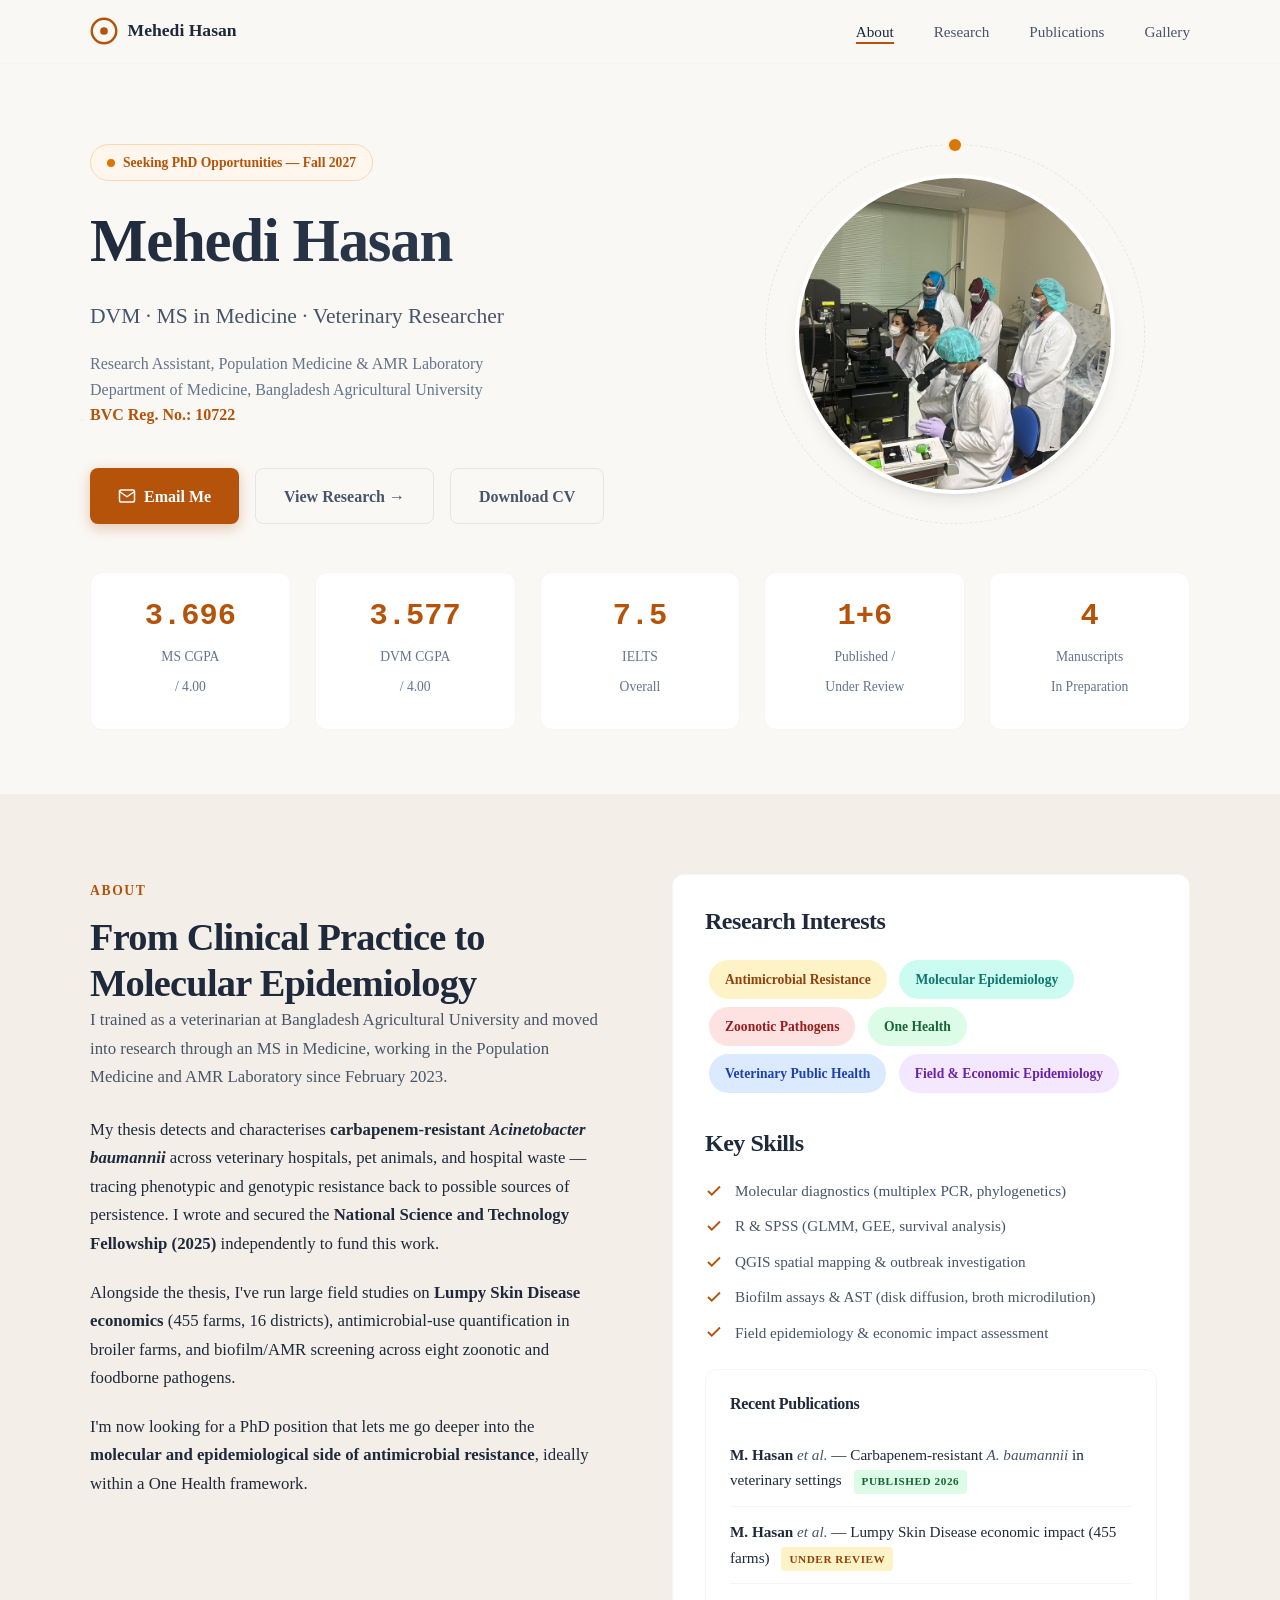
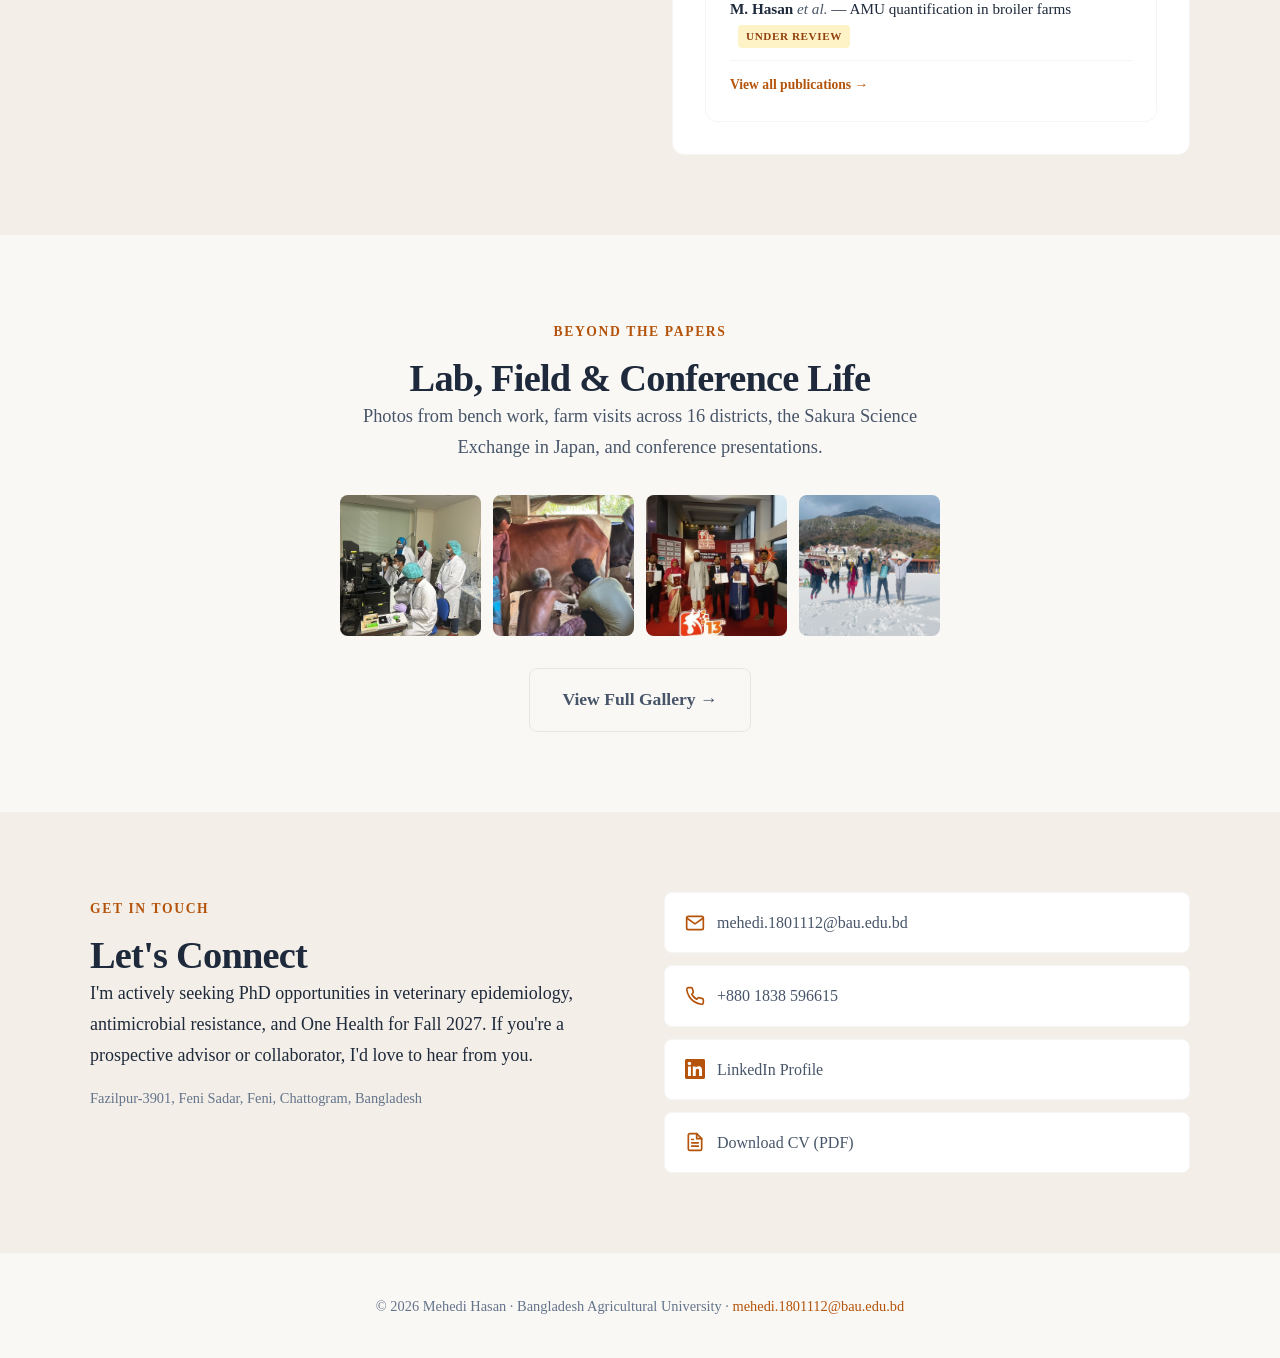
==== index.html @ fa6fb1af "Update index.html" ====
<!DOCTYPE html>
<html lang="en">
<head>
<meta charset="UTF-8">
<meta name="viewport" content="width=device-width, initial-scale=1.0">
<title>Mehedi Hasan — DVM, MS | Veterinary & AMR Researcher</title>
<meta name="description" content="Portfolio of Mehedi Hasan, DVM, MS in Medicine — researching antimicrobial resistance in zoonotic pathogens, seeking PhD opportunities.">
<style>
/* ============================================
   DESIGN TOKENS
   ============================================ */
:root {
  --bg-primary: #faf8f5;
  --bg-secondary: #f3efe8;
  --bg-card: #ffffff;
  --text-primary: #1e293b;
  --text-secondary: #475569;
  --text-muted: #64748b;
  --accent: #b45309;
  --accent-light: #d97706;
  --accent-bg: #fff7ed;
  --border: #e7e5e4;
  --border-light: #f5f5f4;
  --shadow-sm: 0 1px 2px 0 rgb(0 0 0 / 0.05);
  --shadow: 0 4px 6px -1px rgb(0 0 0 / 0.07), 0 2px 4px -2px rgb(0 0 0 / 0.07);
  --shadow-lg: 0 10px 15px -3px rgb(0 0 0 / 0.08), 0 4px 6px -4px rgb(0 0 0 / 0.08);
  --radius: 12px;
  --radius-sm: 8px;
  --max-width: 1100px;
  --font-sans: "Source Serif 4", Georgia, "Times New Roman", serif;
  --font-mono: "SF Mono", Monaco, "Cascadia Code", monospace;
}

/* ============================================
   RESET & BASE
   ============================================ */
*, *::before, *::after { box-sizing: border-box; margin: 0; padding: 0; }
html { scroll-behavior: smooth; }
body {
  font-family: var(--font-sans);
  font-size: 18px;
  line-height: 1.7;
  color: var(--text-primary);
  background: var(--bg-primary);
  -webkit-font-smoothing: antialiased;
  -moz-osx-font-smoothing: grayscale;
}
img, svg { display: block; max-width: 100%; }
a { color: inherit; text-decoration: none; }
ul { list-style: none; }

/* ============================================
   TYPOGRAPHY
   ============================================ */
h1, h2, h3, h4 {
  font-weight: 600;
  line-height: 1.2;
  letter-spacing: -0.02em;
  color: var(--text-primary);
}
h1 { font-size: clamp(2.6rem, 5vw, 3.8rem); }
h2 { font-size: clamp(1.8rem, 3.5vw, 2.4rem); }
h3 { font-size: clamp(1.2rem, 2vw, 1.5rem); }
h4 { font-size: 1.1rem; font-weight: 600; }

.eyebrow {
  display: inline-block;
  font-size: 0.85rem;
  font-weight: 600;
  text-transform: uppercase;
  letter-spacing: 0.12em;
  color: var(--accent);
  margin-bottom: 0.75rem;
}

.lead {
  font-size: 1.25rem;
  line-height: 1.7;
  color: var(--text-secondary);
}

.small { font-size: 0.9rem; color: var(--text-muted); }

/* ============================================
   LAYOUT
   ============================================ */
.wrap {
  width: 90%;
  max-width: var(--max-width);
  margin: 0 auto;
}

.section {
  padding: 5rem 0;
}
.section-alt {
  background: var(--bg-secondary);
}

/* ============================================
   NAVIGATION
   ============================================ */
.site-nav {
  position: sticky;
  top: 0;
  z-index: 100;
  background: rgba(250, 248, 245, 0.92);
  backdrop-filter: blur(12px);
  border-bottom: 1px solid var(--border-light);
  padding: 1rem 0;
}
.site-nav .wrap {
  display: flex;
  align-items: center;
  justify-content: space-between;
}
.brand {
  display: flex;
  align-items: center;
  gap: 0.6rem;
  font-weight: 600;
  font-size: 1.1rem;
  color: var(--text-primary);
}
.brand svg {
  width: 28px;
  height: 28px;
}
.nav-links {
  display: flex;
  gap: 2.5rem;
}
.nav-links a {
  font-size: 0.95rem;
  font-weight: 500;
  color: var(--text-secondary);
  position: relative;
  padding: 0.25rem 0;
  transition: color 0.2s;
}
.nav-links a::after {
  content: '';
  position: absolute;
  bottom: 0;
  left: 0;
  width: 0;
  height: 2px;
  background: var(--accent);
  transition: width 0.3s ease;
}
.nav-links a:hover,
.nav-links a.active {
  color: var(--text-primary);
}
.nav-links a:hover::after,
.nav-links a.active::after {
  width: 100%;
}
.nav-toggle {
  display: none;
  background: none;
  border: 1px solid var(--border);
  padding: 0.5rem 1rem;
  border-radius: var(--radius-sm);
  font-size: 0.9rem;
  cursor: pointer;
  color: var(--text-primary);
}

/* ============================================
   HERO
   ============================================ */
.hero {
  padding: 5rem 0 3rem;
  position: relative;
  overflow: hidden;
}
.hero .wrap {
  display: grid;
  grid-template-columns: 1.2fr 1fr;
  gap: 4rem;
  align-items: center;
}
.hero-badge {
  display: inline-flex;
  align-items: center;
  gap: 0.5rem;
  background: var(--accent-bg);
  color: var(--accent);
  font-size: 0.85rem;
  font-weight: 600;
  padding: 0.4rem 1rem;
  border-radius: 100px;
  margin-bottom: 1.5rem;
  border: 1px solid #fed7aa;
}
.hero-badge::before {
  content: '';
  width: 8px;
  height: 8px;
  background: var(--accent-light);
  border-radius: 50%;
  animation: pulse 2s infinite;
}
@keyframes pulse {
  0%, 100% { opacity: 1; }
  50% { opacity: 0.4; }
}
.hero h1 {
  margin-bottom: 1.25rem;
  background: linear-gradient(135deg, var(--text-primary) 0%, #334155 100%);
  -webkit-background-clip: text;
  -webkit-text-fill-color: transparent;
  background-clip: text;
}
.hero .subtitle {
  font-size: 1.35rem;
  color: var(--text-secondary);
  margin-bottom: 1rem;
  font-weight: 500;
}
.hero .affiliation {
  font-size: 1rem;
  color: var(--text-muted);
  margin-bottom: 2.5rem;
  line-height: 1.6;
}
.hero-cta {
  display: flex;
  flex-wrap: wrap;
  gap: 1rem;
}
.btn {
  display: inline-flex;
  align-items: center;
  gap: 0.5rem;
  padding: 0.85rem 1.75rem;
  border-radius: var(--radius-sm);
  font-size: 1rem;
  font-weight: 600;
  transition: all 0.2s ease;
  cursor: pointer;
  border: none;
}
.btn-primary {
  background: var(--accent);
  color: white;
  box-shadow: 0 4px 14px rgba(180, 83, 9, 0.3);
}
.btn-primary:hover {
  background: #92400e;
  transform: translateY(-1px);
  box-shadow: 0 6px 20px rgba(180, 83, 9, 0.35);
}
.btn-ghost {
  background: transparent;
  color: var(--text-secondary);
  border: 1.5px solid var(--border);
}
.btn-ghost:hover {
  border-color: var(--accent);
  color: var(--accent);
  background: var(--accent-bg);
}
.hero-figure {
  position: relative;
  display: flex;
  justify-content: center;
  align-items: center;
}
.hero-figure .photo-frame {
  width: 320px;
  height: 320px;
  border-radius: 50%;
  overflow: hidden;
  position: relative;
  box-shadow: var(--shadow-lg);
  border: 4px solid white;
}
.hero-figure .photo-frame img {
  width: 100%;
  height: 100%;
  object-fit: cover;
}
.hero-figure .orbit {
  position: absolute;
  width: 380px;
  height: 380px;
  border: 1.5px dashed var(--border);
  border-radius: 50%;
  animation: spin 30s linear infinite;
}
.hero-figure .orbit-dot {
  position: absolute;
  width: 12px;
  height: 12px;
  background: var(--accent-light);
  border-radius: 50%;
  top: -6px;
  left: 50%;
  transform: translateX(-50%);
  box-shadow: 0 0 0 4px var(--accent-bg);
}
@keyframes spin {
  from { transform: rotate(0deg); }
  to { transform: rotate(360deg); }
}

/* ============================================
   STATS STRIP
   ============================================ */
.stats-section {
  padding: 0 0 4rem;
}
.stats-grid {
  display: grid;
  grid-template-columns: repeat(5, 1fr);
  gap: 1.5rem;
}
.stat-card {
  background: var(--bg-card);
  border: 1px solid var(--border-light);
  border-radius: var(--radius);
  padding: 1.75rem 1.25rem;
  text-align: center;
  transition: transform 0.2s, box-shadow 0.2s;
}
.stat-card:hover {
  transform: translateY(-3px);
  box-shadow: var(--shadow-lg);
}
.stat-card .num {
  display: block;
  font-family: var(--font-mono);
  font-size: 1.9rem;
  font-weight: 700;
  color: var(--accent);
  line-height: 1;
  margin-bottom: 0.5rem;
}
.stat-card .label {
  font-size: 0.85rem;
  color: var(--text-muted);
  line-height: 1.4;
  font-weight: 500;
}

/* ============================================
   ABOUT
   ============================================ */
.about-grid {
  display: grid;
  grid-template-columns: 1fr 1fr;
  gap: 4rem;
  align-items: start;
}
.about-text p {
  margin-bottom: 1.25rem;
  font-size: 1.05rem;
}
.about-text p:last-child {
  margin-bottom: 0;
}
.highlight-box {
  background: var(--bg-card);
  border: 1px solid var(--border-light);
  border-radius: var(--radius);
  padding: 2rem;
  position: sticky;
  top: 100px;
}
.highlight-box h3 {
  margin-bottom: 1.25rem;
  color: var(--text-primary);
}
.research-tag {
  display: inline-block;
  padding: 0.5rem 1rem;
  border-radius: 100px;
  font-size: 0.85rem;
  font-weight: 600;
  margin: 0.25rem;
  transition: transform 0.15s;
}
.research-tag:hover {
  transform: scale(1.05);
}
.tag-amr { background: #fef3c7; color: #92400e; }
.tag-zoonotic { background: #fee2e2; color: #991b1b; }
.tag-onehealth { background: #dcfce7; color: #166534; }
.tag-vph { background: #dbeafe; color: #1e40af; }
.tag-field { background: #f3e8ff; color: #6b21a8; }
.tag-molecular { background: #ccfbf1; color: #0f766e; }

/* ============================================
   PUBLICATIONS PREVIEW
   ============================================ */
.pub-preview {
  background: var(--bg-card);
  border: 1px solid var(--border-light);
  border-radius: var(--radius);
  padding: 1.5rem;
  margin-top: 1.5rem;
}
.pub-preview h4 {
  margin-bottom: 1rem;
  font-size: 1rem;
}
.pub-item {
  padding: 0.75rem 0;
  border-bottom: 1px solid var(--border-light);
  font-size: 0.95rem;
}
.pub-item:last-child { border-bottom: none; }
.pub-item strong { color: var(--text-primary); }
.pub-item em { color: var(--text-secondary); }
.pub-status {
  display: inline-block;
  font-size: 0.7rem;
  font-weight: 700;
  text-transform: uppercase;
  letter-spacing: 0.05em;
  padding: 0.15rem 0.5rem;
  border-radius: 4px;
  margin-left: 0.5rem;
}
.status-published { background: #dcfce7; color: #166534; }
.status-review { background: #fef3c7; color: #92400e; }

/* ============================================
   GALLERY CTA
   ============================================ */
.gallery-cta {
  text-align: center;
  max-width: 600px;
  margin: 0 auto;
}
.gallery-cta p {
  font-size: 1.15rem;
  color: var(--text-secondary);
  margin-bottom: 2rem;
}
.gallery-grid-preview {
  display: grid;
  grid-template-columns: repeat(4, 1fr);
  gap: 0.75rem;
  margin-bottom: 2rem;
}
.gallery-thumb {
  aspect-ratio: 1;
  border-radius: var(--radius-sm);
  overflow: hidden;
  background: var(--bg-secondary);
  position: relative;
}
.gallery-thumb img {
  width: 100%;
  height: 100%;
  object-fit: cover;
  transition: transform 0.3s ease;
}
.gallery-thumb:hover img {
  transform: scale(1.08);
}

/* ============================================
   CONTACT
   ============================================ */
.contact-grid {
  display: grid;
  grid-template-columns: 1fr 1fr;
  gap: 3rem;
}
.contact-info p {
  font-size: 1.1rem;
  margin-bottom: 1.5rem;
  color: var(--text-secondary);
}
.contact-links {
  display: flex;
  flex-direction: column;
  gap: 0.75rem;
}
.contact-link {
  display: flex;
  align-items: center;
  gap: 0.75rem;
  padding: 1rem 1.25rem;
  background: var(--bg-card);
  border: 1px solid var(--border-light);
  border-radius: var(--radius-sm);
  font-size: 1rem;
  font-weight: 500;
  color: var(--text-secondary);
  transition: all 0.2s;
}
.contact-link:hover {
  border-color: var(--accent);
  color: var(--accent);
  background: var(--accent-bg);
  transform: translateX(4px);
}
.contact-link svg {
  width: 20px;
  height: 20px;
  flex-shrink: 0;
  color: var(--accent);
}

/* ============================================
   FOOTER
   ============================================ */
.site-footer {
  border-top: 1px solid var(--border-light);
  padding: 2.5rem 0;
  text-align: center;
}
.site-footer p {
  font-size: 0.9rem;
  color: var(--text-muted);
}
.site-footer a {
  color: var(--accent);
  font-weight: 500;
}

/* ============================================
   ANIMATIONS
   ============================================ */
.fade-in {
  opacity: 0;
  transform: translateY(24px);
  transition: opacity 0.7s ease, transform 0.7s ease;
}
.fade-in.visible {
  opacity: 1;
  transform: translateY(0);
}

/* ============================================
   RESPONSIVE
   ============================================ */
@media (max-width: 900px) {
  .hero .wrap { grid-template-columns: 1fr; text-align: center; gap: 3rem; }
  .hero-cta { justify-content: center; }
  .hero-figure .photo-frame { width: 260px; height: 260px; }
  .hero-figure .orbit { width: 310px; height: 310px; }
  .about-grid { grid-template-columns: 1fr; }
  .highlight-box { position: static; }
  .stats-grid { grid-template-columns: repeat(3, 1fr); }
  .contact-grid { grid-template-columns: 1fr; }
  .gallery-grid-preview { grid-template-columns: repeat(2, 1fr); }
}

@media (max-width: 600px) {
  body { font-size: 16px; }
  .nav-links {
    display: none;
    position: absolute;
    top: 100%;
    left: 0;
    right: 0;
    background: var(--bg-primary);
    border-bottom: 1px solid var(--border);
    padding: 1rem;
    flex-direction: column;
    gap: 1rem;
  }
  .nav-links.open { display: flex; }
  .nav-toggle { display: block; }
  .stats-grid { grid-template-columns: repeat(2, 1fr); }
  .section { padding: 3rem 0; }
  .hero { padding: 3rem 0 2rem; }
}
</style>
</head>
<body>

<!-- NAVIGATION -->
<nav class="site-nav">
  <div class="wrap">
    <a href="index.html" class="brand">
      <svg width="28" height="28" viewBox="0 0 16 16" aria-hidden="true">
        <circle cx="8" cy="8" r="7" fill="none" stroke="#b45309" stroke-width="1.4"/>
        <circle cx="8" cy="8" r="2.2" fill="#b45309"/>
      </svg>
      Mehedi Hasan
    </a>
    <button class="nav-toggle" aria-expanded="false" aria-controls="navlinks" onclick="const l=document.getElementById('navlinks'); const open=l.classList.toggle('open'); this.setAttribute('aria-expanded', open);">Menu</button>
    <ul class="nav-links" id="navlinks">
      <li><a href="index.html" class="active">About</a></li>
      <li><a href="research.html">Research</a></li>
      <li><a href="publications.html">Publications</a></li>
      <li><a href="gallery.html">Gallery</a></li>
    </ul>
  </div>
</nav>

<!-- HERO -->
<header class="hero">
  <div class="wrap">
    <div class="fade-in">
      <div class="hero-badge">Seeking PhD Opportunities — Fall 2027</div>
      <h1>Mehedi Hasan</h1>
      <p class="subtitle">DVM · MS in Medicine · Veterinary Researcher</p>
      <p class="affiliation">
        Research Assistant, Population Medicine &amp; AMR Laboratory<br>
        Department of Medicine, Bangladesh Agricultural University<br>
        <span style="color: var(--accent); font-weight: 600;">BVC Reg. No.: 10722</span>
      </p>
      <div class="hero-cta">
        <a class="btn btn-primary" href="mailto:mehedi.1801112@bau.edu.bd">
          <svg width="18" height="18" viewBox="0 0 24 24" fill="none" stroke="currentColor" stroke-width="2" stroke-linecap="round" stroke-linejoin="round"><path d="M4 4h16c1.1 0 2 .9 2 2v12c0 1.1-.9 2-2 2H4c-1.1 0-2-.9-2-2V6c0-1.1.9-2 2-2z"></path><polyline points="22,6 12,13 2,6"></polyline></svg>
          Email Me
        </a>
        <a class="btn btn-ghost" href="research.html">View Research →</a>
        <a class="btn btn-ghost" href="assets/Mehedi_Hasan_CV.pdf">Download CV</a>
      </div>
    </div>
    <div class="hero-figure fade-in">
      <div class="orbit"><div class="orbit-dot"></div></div>
      <div class="photo-frame">
        <img src="assets/gallery/Mehedi.jpg" alt="Portrait of Mehedi Hasan, DVM researcher">
      </div>
    </div>
  </div>
</header>

<!-- STATS -->
<section class="stats-section">
  <div class="wrap">
    <div class="stats-grid fade-in">
      <div class="stat-card">
        <span class="num">3.696</span>
        <span class="label">MS CGPA<br>/ 4.00</span>
      </div>
      <div class="stat-card">
        <span class="num">3.577</span>
        <span class="label">DVM CGPA<br>/ 4.00</span>
      </div>
      <div class="stat-card">
        <span class="num">7.5</span>
        <span class="label">IELTS<br>Overall</span>
      </div>
      <div class="stat-card">
        <span class="num">1+6</span>
        <span class="label">Published /<br>Under Review</span>
      </div>
      <div class="stat-card">
        <span class="num">4</span>
        <span class="label">Manuscripts<br>In Preparation</span>
      </div>
    </div>
  </div>
</section>

<!-- ABOUT -->
<section class="section section-alt">
  <div class="wrap">
    <div class="about-grid fade-in">
      <div class="about-text">
        <span class="eyebrow">About</span>
        <h2>From Clinical Practice to Molecular Epidemiology</h2>
        <p class="lead" style="margin-bottom: 1.5rem;">I trained as a veterinarian at Bangladesh Agricultural University and moved into research through an MS in Medicine, working in the Population Medicine and AMR Laboratory since February 2023.</p>
        <p>My thesis detects and characterises <strong>carbapenem-resistant <em>Acinetobacter baumannii</em></strong> across veterinary hospitals, pet animals, and hospital waste — tracing phenotypic and genotypic resistance back to possible sources of persistence. I wrote and secured the <strong>National Science and Technology Fellowship (2025)</strong> independently to fund this work.</p>
        <p>Alongside the thesis, I've run large field studies on <strong>Lumpy Skin Disease economics</strong> (455 farms, 16 districts), antimicrobial-use quantification in broiler farms, and biofilm/AMR screening across eight zoonotic and foodborne pathogens.</p>
        <p>I'm now looking for a PhD position that lets me go deeper into the <strong>molecular and epidemiological side of antimicrobial resistance</strong>, ideally within a One Health framework.</p>
      </div>
      <div class="highlight-box fade-in">
        <h3>Research Interests</h3>
        <div style="margin-bottom: 1.5rem;">
          <span class="research-tag tag-amr">Antimicrobial Resistance</span>
          <span class="research-tag tag-molecular">Molecular Epidemiology</span>
          <span class="research-tag tag-zoonotic">Zoonotic Pathogens</span>
          <span class="research-tag tag-onehealth">One Health</span>
          <span class="research-tag tag-vph">Veterinary Public Health</span>
          <span class="research-tag tag-field">Field & Economic Epidemiology</span>
        </div>
        
        <h3 style="margin-top: 2rem;">Key Skills</h3>
        <div style="display: flex; flex-direction: column; gap: 0.6rem;">
          <div style="display: flex; align-items: center; gap: 0.75rem;">
            <svg width="18" height="18" viewBox="0 0 24 24" fill="none" stroke="#b45309" stroke-width="2.5"><polyline points="20 6 9 17 4 12"/></svg>
            <span style="font-size: 0.95rem; color: var(--text-secondary);">Molecular diagnostics (multiplex PCR, phylogenetics)</span>
          </div>
          <div style="display: flex; align-items: center; gap: 0.75rem;">
            <svg width="18" height="18" viewBox="0 0 24 24" fill="none" stroke="#b45309" stroke-width="2.5"><polyline points="20 6 9 17 4 12"/></svg>
            <span style="font-size: 0.95rem; color: var(--text-secondary);">R & SPSS (GLMM, GEE, survival analysis)</span>
          </div>
          <div style="display: flex; align-items: center; gap: 0.75rem;">
            <svg width="18" height="18" viewBox="0 0 24 24" fill="none" stroke="#b45309" stroke-width="2.5"><polyline points="20 6 9 17 4 12"/></svg>
            <span style="font-size: 0.95rem; color: var(--text-secondary);">QGIS spatial mapping & outbreak investigation</span>
          </div>
          <div style="display: flex; align-items: center; gap: 0.75rem;">
            <svg width="18" height="18" viewBox="0 0 24 24" fill="none" stroke="#b45309" stroke-width="2.5"><polyline points="20 6 9 17 4 12"/></svg>
            <span style="font-size: 0.95rem; color: var(--text-secondary);">Biofilm assays & AST (disk diffusion, broth microdilution)</span>
          </div>
          <div style="display: flex; align-items: center; gap: 0.75rem;">
            <svg width="18" height="18" viewBox="0 0 24 24" fill="none" stroke="#b45309" stroke-width="2.5"><polyline points="20 6 9 17 4 12"/></svg>
            <span style="font-size: 0.95rem; color: var(--text-secondary);">Field epidemiology & economic impact assessment</span>
          </div>
        </div>

        <div class="pub-preview">
          <h4>Recent Publications</h4>
          <div class="pub-item">
            <strong>M. Hasan</strong> <em>et al.</em> — Carbapenem-resistant <em>A. baumannii</em> in veterinary settings
            <span class="pub-status status-published">Published 2026</span>
          </div>
          <div class="pub-item">
            <strong>M. Hasan</strong> <em>et al.</em> — Lumpy Skin Disease economic impact (455 farms)
            <span class="pub-status status-review">Under Review</span>
          </div>
          <div class="pub-item">
            <strong>M. Hasan</strong> <em>et al.</em> — AMU quantification in broiler farms
            <span class="pub-status status-review">Under Review</span>
          </div>
          <p style="margin-top: 0.75rem; font-size: 0.85rem;"><a href="publications.html" style="color: var(--accent); font-weight: 600;">View all publications →</a></p>
        </div>
      </div>
    </div>
  </div>
</section>

<!-- GALLERY CTA -->
<section class="section">
  <div class="wrap">
    <div class="gallery-cta fade-in">
      <span class="eyebrow">Beyond the Papers</span>
      <h2>Lab, Field &amp; Conference Life</h2>
      <p>Photos from bench work, farm visits across 16 districts, the Sakura Science Exchange in Japan, and conference presentations.</p>
      <div class="gallery-grid-preview">
        <div class="gallery-thumb"><img src="assets/gallery/Mehedi.jpg" alt="Lab work"></div>
        <div class="gallery-thumb"><img src="assets/gallery/Field 1.jpeg" alt="Field visit"></div>
        <div class="gallery-thumb"><img src="assets/gallery/PMAMR Lab.jpeg" alt="Conference"></div>
        <div class="gallery-thumb"><img src="assets/gallery/Sakura Science Exchange fellows at Shimane.jpeg" alt="Japan exchange"></div>
      </div>
      <a class="btn btn-ghost" href="gallery.html" style="font-size: 1.1rem; padding: 1rem 2rem;">View Full Gallery →</a>
    </div>
  </div>
</section>

<!-- CONTACT -->
<section class="section section-alt">
  <div class="wrap">
    <div class="contact-grid fade-in">
      <div>
        <span class="eyebrow">Get in Touch</span>
        <h2>Let's Connect</h2>
        <p>I'm actively seeking PhD opportunities in veterinary epidemiology, antimicrobial resistance, and One Health for Fall 2027. If you're a prospective advisor or collaborator, I'd love to hear from you.</p>
        <p class="small" style="margin-top: 1rem;">Fazilpur-3901, Feni Sadar, Feni, Chattogram, Bangladesh</p>
      </div>
      <div class="contact-links">
        <a class="contact-link" href="mailto:mehedi.1801112@bau.edu.bd">
          <svg viewBox="0 0 24 24" fill="none" stroke="currentColor" stroke-width="2" stroke-linecap="round" stroke-linejoin="round"><path d="M4 4h16c1.1 0 2 .9 2 2v12c0 1.1-.9 2-2 2H4c-1.1 0-2-.9-2-2V6c0-1.1.9-2 2-2z"></path><polyline points="22,6 12,13 2,6"></polyline></svg>
          mehedi.1801112@bau.edu.bd
        </a>
        <a class="contact-link" href="tel:+8801838596615">
          <svg viewBox="0 0 24 24" fill="none" stroke="currentColor" stroke-width="2" stroke-linecap="round" stroke-linejoin="round"><path d="M22 16.92v3a2 2 0 0 1-2.18 2 19.79 19.79 0 0 1-8.63-3.07 19.5 19.5 0 0 1-6-6 19.79 19.79 0 0 1-3.07-8.67A2 2 0 0 1 4.11 2h3a2 2 0 0 1 2 1.72 12.84 12.84 0 0 0 .7 2.81 2 2 0 0 1-.45 2.11L8.09 9.91a16 16 0 0 0 6 6l1.27-1.27a2 2 0 0 1 2.11-.45 12.84 12.84 0 0 0 2.81.7A2 2 0 0 1 22 16.92z"></path></svg>
          +880 1838 596615
        </a>
        <a class="contact-link" href="https://www.linkedin.com/in/mehedi-hasan-5b3404209" target="_blank" rel="noopener">
          <svg viewBox="0 0 24 24" fill="currentColor"><path d="M20.447 20.452h-3.554v-5.569c0-1.328-.027-3.037-1.852-3.037-1.853 0-2.136 1.445-2.136 2.939v5.667H9.351V9h3.414v1.561h.046c.477-.9 1.637-1.85 3.37-1.85 3.601 0 4.267 2.37 4.267 5.455v6.286zM5.337 7.433c-1.144 0-2.063-.926-2.063-2.065 0-1.138.92-2.063 2.063-2.063 1.14 0 2.064.925 2.064 2.063 0 1.139-.925 2.065-2.064 2.065zm1.782 13.019H3.555V9h3.564v11.452zM22.225 0H1.771C.792 0 0 .774 0 1.729v20.542C0 23.227.792 24 1.771 24h20.451C23.2 24 24 23.227 24 22.271V1.729C24 .774 23.2 0 22.222 0h.003z"/></svg>
          LinkedIn Profile
        </a>
        <a class="contact-link" href="assets/Mehedi_Hasan_CV.pdf">
          <svg viewBox="0 0 24 24" fill="none" stroke="currentColor" stroke-width="2" stroke-linecap="round" stroke-linejoin="round"><path d="M14 2H6a2 2 0 0 0-2 2v16a2 2 0 0 0 2 2h12a2 2 0 0 0 2-2V8z"></path><polyline points="14 2 14 8 20 8"></polyline><line x1="16" y1="13" x2="8" y2="13"></line><line x1="16" y1="17" x2="8" y2="17"></line><polyline points="10 9 9 9 8 9"></polyline></svg>
          Download CV (PDF)
        </a>
      </div>
    </div>
  </div>
</section>

<!-- FOOTER -->
<footer class="site-footer">
  <div class="wrap">
    <p>© 2026 Mehedi Hasan · Bangladesh Agricultural University · <a href="mailto:mehedi.1801112@bau.edu.bd">mehedi.1801112@bau.edu.bd</a></p>
  </div>
</footer>

<!-- SCROLL ANIMATIONS -->
<script>
const observer = new IntersectionObserver((entries) => {
  entries.forEach(entry => {
    if (entry.isIntersecting) {
      entry.target.classList.add('visible');
    }
  });
}, { threshold: 0.1 });

document.querySelectorAll('.fade-in').forEach(el => observer.observe(el));
</script>

</body>
</html>
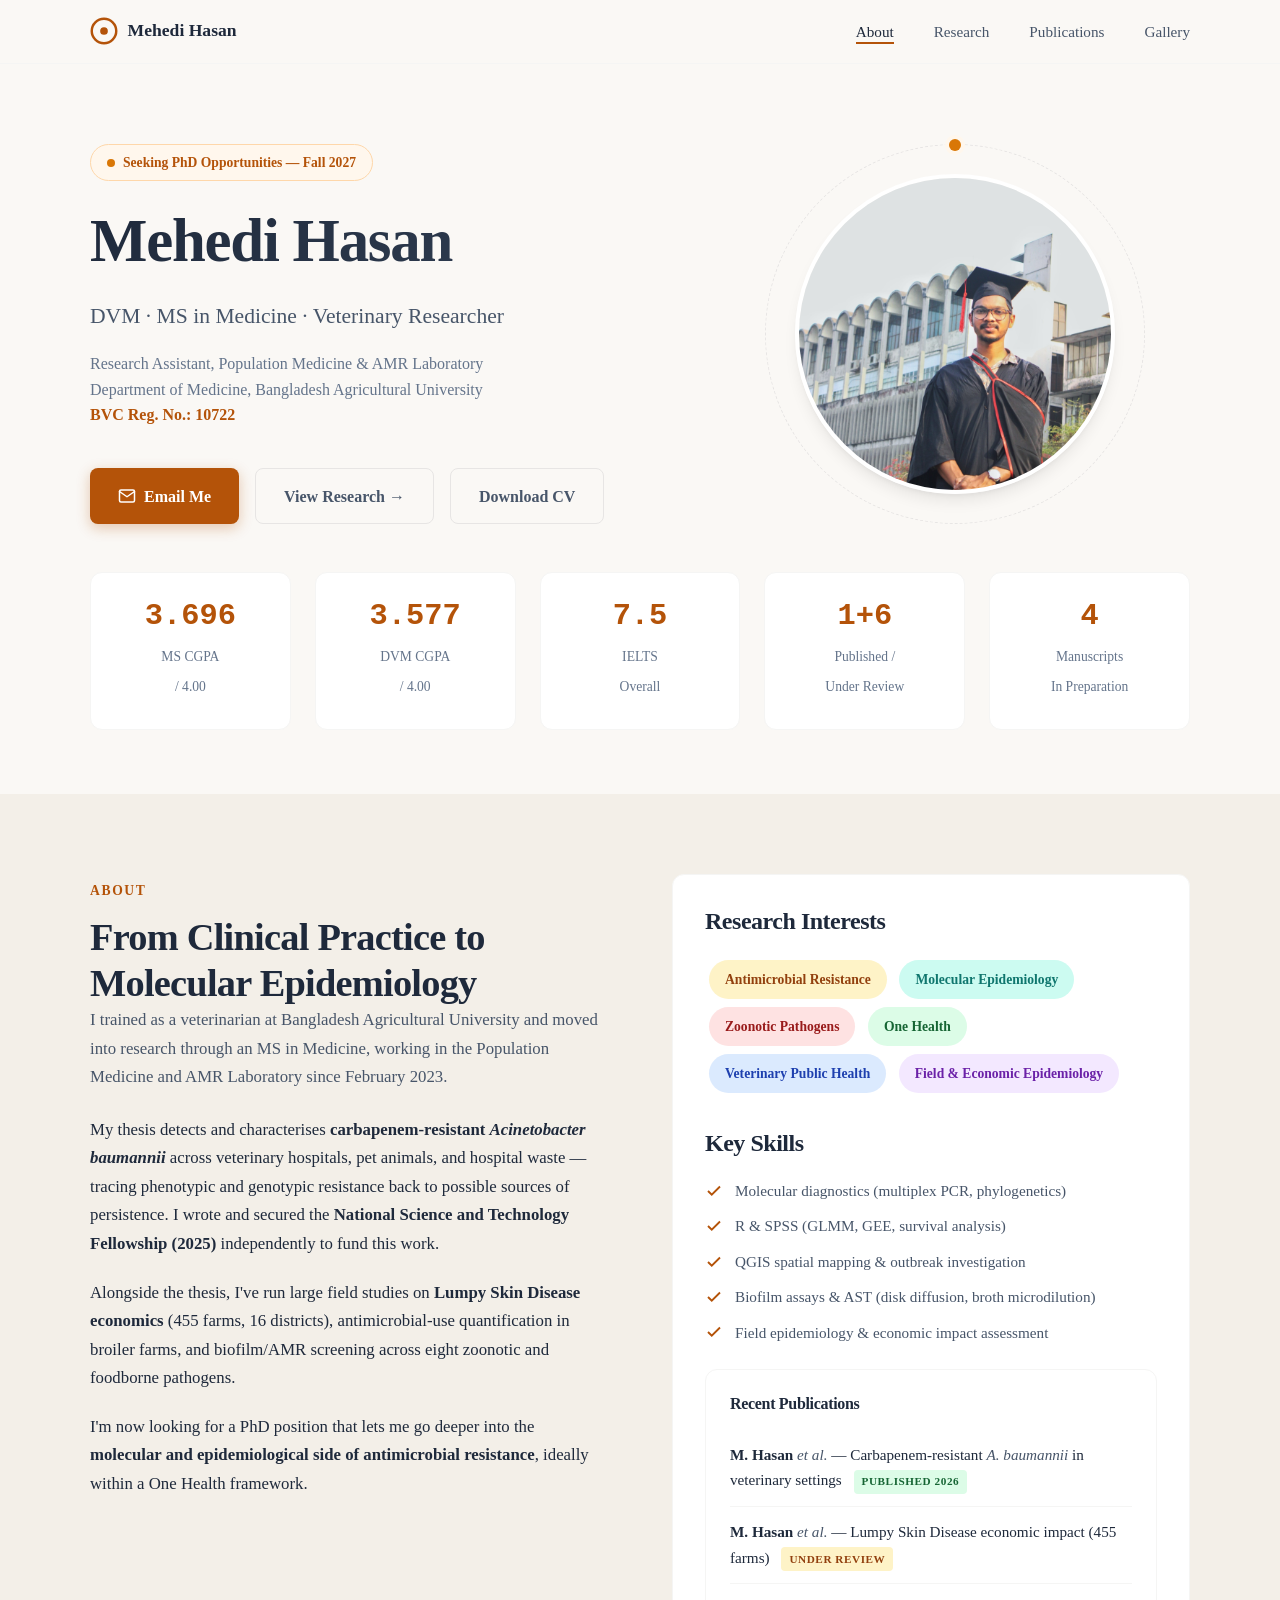
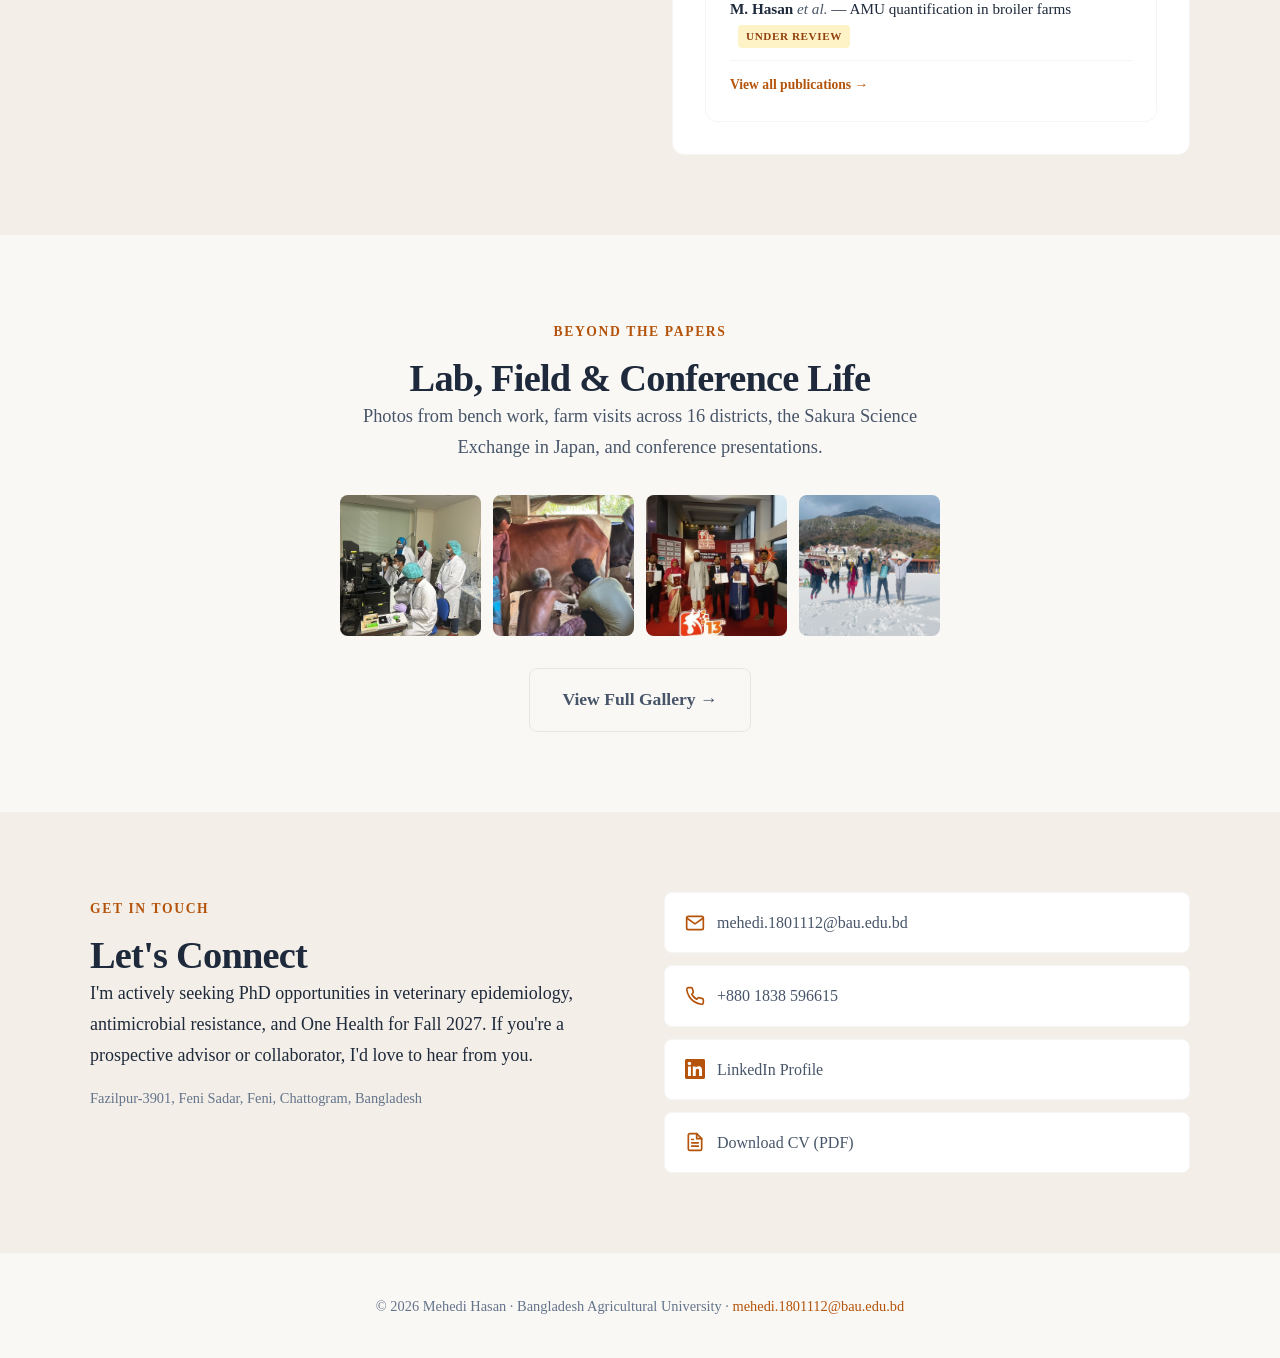
==== commit 0bea7f26: "Update index.html" ====
--- a/index.html
+++ b/index.html
@@ -620,7 +620,7 @@
     <div class="hero-figure fade-in">
       <div class="orbit"><div class="orbit-dot"></div></div>
       <div class="photo-frame">
-        <img src="assets/gallery/Mehedi.jpg" alt="Portrait of Mehedi Hasan, DVM researcher">
+        <img src="assets/gallery/IMG_6568-01.jpeg" alt="Portrait of Mehedi Hasan, DVM researcher">
       </div>
     </div>
   </div>
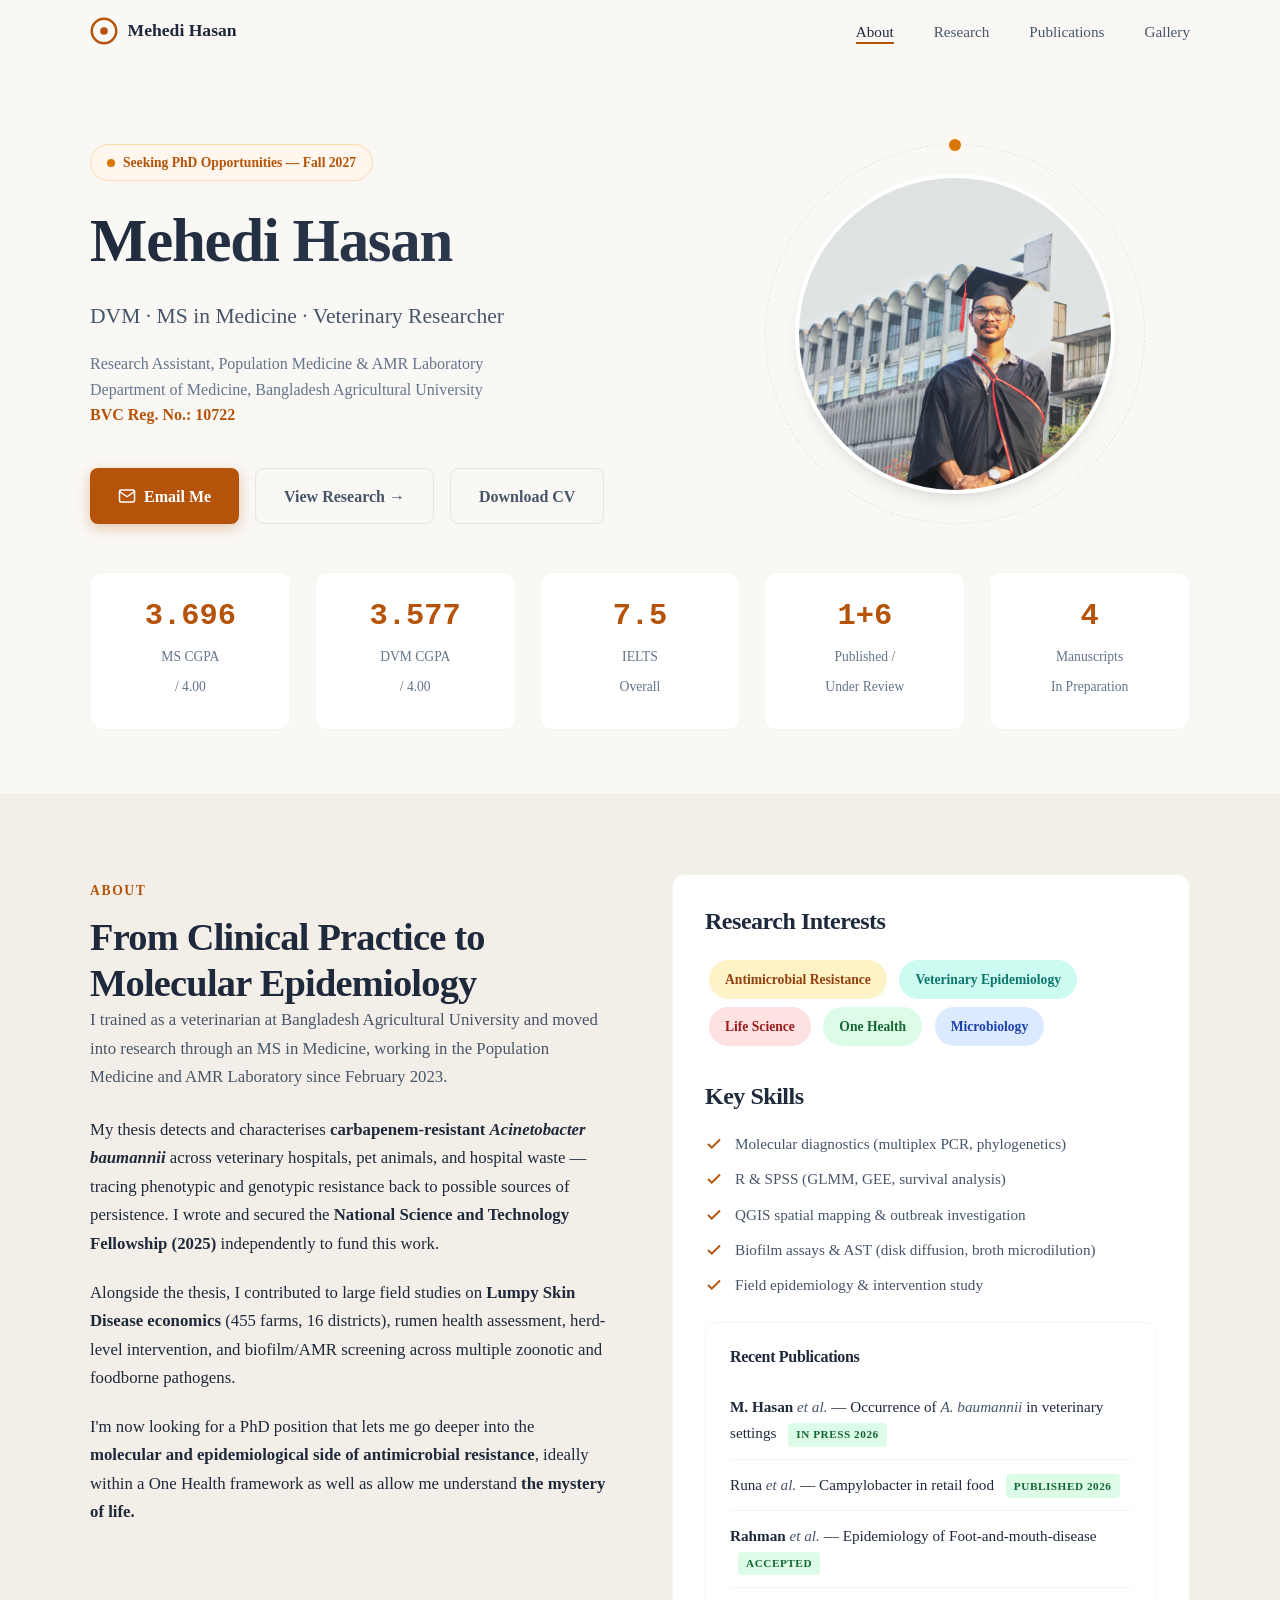
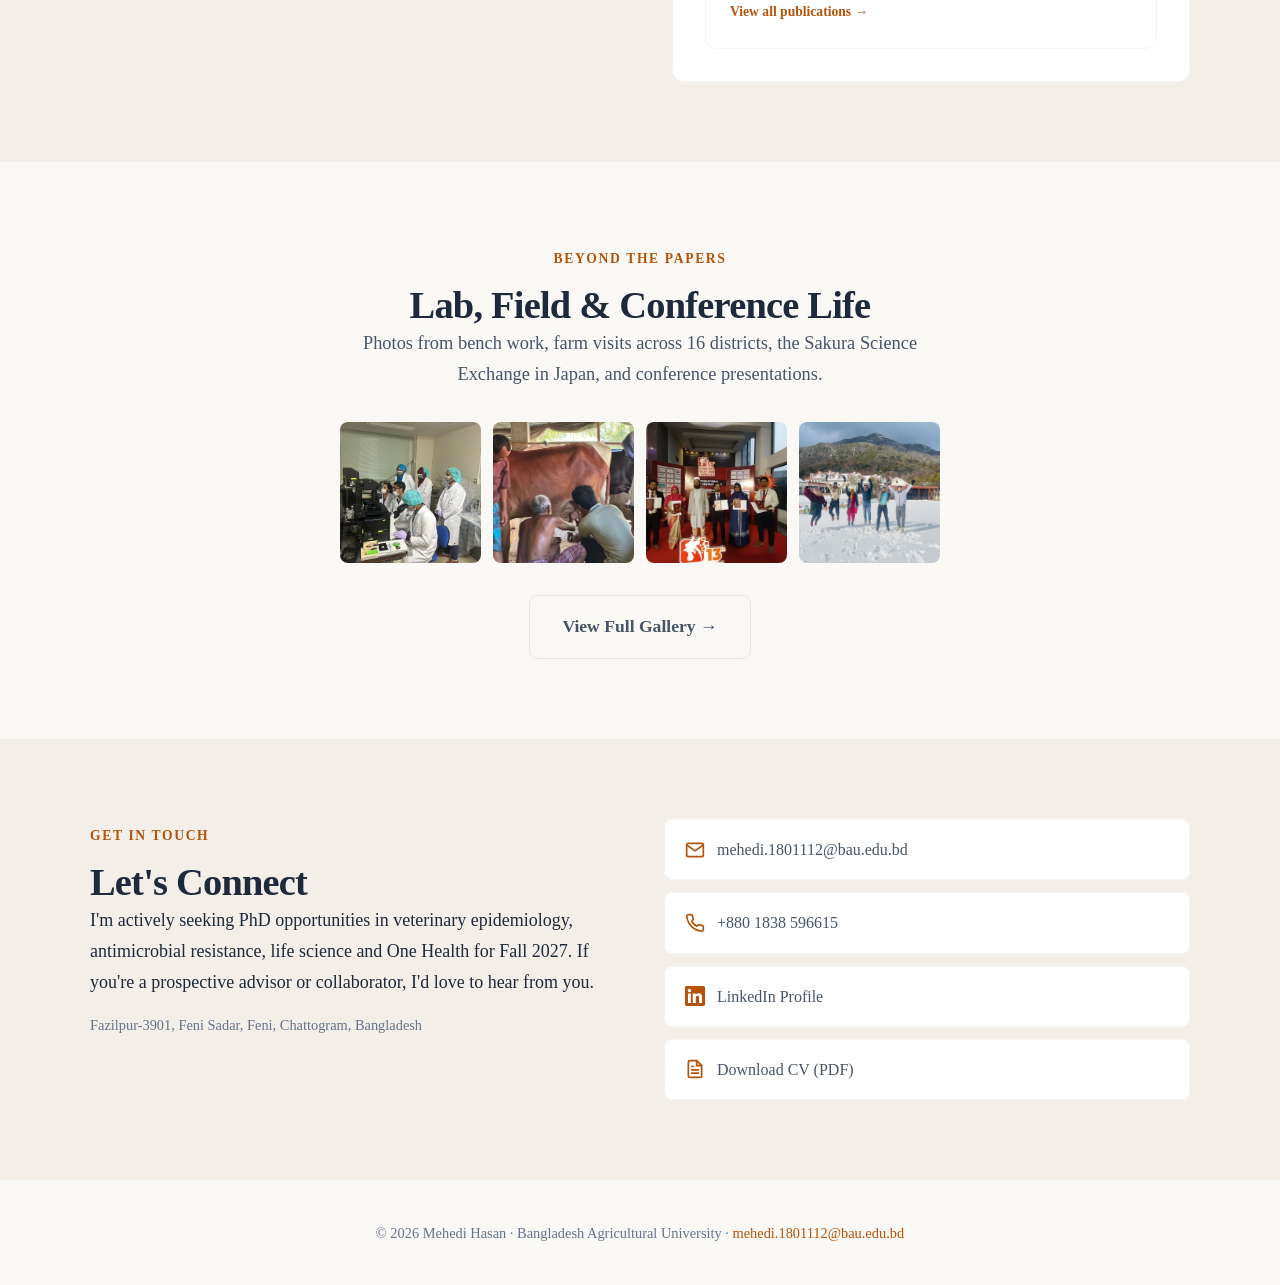
==== commit ad26a8df: "Update index.html" ====
--- a/index.html
+++ b/index.html
@@ -663,18 +663,18 @@
         <h2>From Clinical Practice to Molecular Epidemiology</h2>
         <p class="lead" style="margin-bottom: 1.5rem;">I trained as a veterinarian at Bangladesh Agricultural University and moved into research through an MS in Medicine, working in the Population Medicine and AMR Laboratory since February 2023.</p>
         <p>My thesis detects and characterises <strong>carbapenem-resistant <em>Acinetobacter baumannii</em></strong> across veterinary hospitals, pet animals, and hospital waste — tracing phenotypic and genotypic resistance back to possible sources of persistence. I wrote and secured the <strong>National Science and Technology Fellowship (2025)</strong> independently to fund this work.</p>
-        <p>Alongside the thesis, I've run large field studies on <strong>Lumpy Skin Disease economics</strong> (455 farms, 16 districts), antimicrobial-use quantification in broiler farms, and biofilm/AMR screening across eight zoonotic and foodborne pathogens.</p>
-        <p>I'm now looking for a PhD position that lets me go deeper into the <strong>molecular and epidemiological side of antimicrobial resistance</strong>, ideally within a One Health framework.</p>
+        <p>Alongside the thesis, I contributed to large field studies on <strong>Lumpy Skin Disease economics</strong> (455 farms, 16 districts), rumen health assessment, herd-level intervention, and biofilm/AMR screening across multiple zoonotic and foodborne pathogens.</p>
+        <p>I'm now looking for a PhD position that lets me go deeper into the <strong>molecular and epidemiological side of antimicrobial resistance</strong>, ideally within a One Health framework as well as allow me understand <strong>the mystery of life.</strong></p>
       </div>
       <div class="highlight-box fade-in">
         <h3>Research Interests</h3>
         <div style="margin-bottom: 1.5rem;">
           <span class="research-tag tag-amr">Antimicrobial Resistance</span>
-          <span class="research-tag tag-molecular">Molecular Epidemiology</span>
-          <span class="research-tag tag-zoonotic">Zoonotic Pathogens</span>
+          <span class="research-tag tag-molecular"> Veterinary Epidemiology</span>
+          <span class="research-tag tag-zoonotic">Life Science</span>
           <span class="research-tag tag-onehealth">One Health</span>
-          <span class="research-tag tag-vph">Veterinary Public Health</span>
-          <span class="research-tag tag-field">Field & Economic Epidemiology</span>
+          <span class="research-tag tag-vph">Microbiology</span>
+         
         </div>
         
         <h3 style="margin-top: 2rem;">Key Skills</h3>
@@ -697,24 +697,25 @@
           </div>
           <div style="display: flex; align-items: center; gap: 0.75rem;">
             <svg width="18" height="18" viewBox="0 0 24 24" fill="none" stroke="#b45309" stroke-width="2.5"><polyline points="20 6 9 17 4 12"/></svg>
-            <span style="font-size: 0.95rem; color: var(--text-secondary);">Field epidemiology & economic impact assessment</span>
+            <span style="font-size: 0.95rem; color: var(--text-secondary);">Field epidemiology & intervention study </span>
           </div>
         </div>
 
         <div class="pub-preview">
           <h4>Recent Publications</h4>
           <div class="pub-item">
-            <strong>M. Hasan</strong> <em>et al.</em> — Carbapenem-resistant <em>A. baumannii</em> in veterinary settings
+            <strong>M. Hasan</strong> <em>et al.</em> — Occurrence of <em>A. baumannii</em> in veterinary settings
+            <span class="pub-status status-published"> In press 2026</span>
+          </div>
+           <div class="pub-item">
+            <strong></strong> Runa <em>et al.</em> — Campylobacter in retail food
             <span class="pub-status status-published">Published 2026</span>
           </div>
           <div class="pub-item">
-            <strong>M. Hasan</strong> <em>et al.</em> — Lumpy Skin Disease economic impact (455 farms)
-            <span class="pub-status status-review">Under Review</span>
+            <strong>Rahman</strong> <em>et al.</em> — Epidemiology of Foot-and-mouth-disease
+            <span class="pub-status status-published"> Accepted</span>
           </div>
-          <div class="pub-item">
-            <strong>M. Hasan</strong> <em>et al.</em> — AMU quantification in broiler farms
-            <span class="pub-status status-review">Under Review</span>
-          </div>
+          
           <p style="margin-top: 0.75rem; font-size: 0.85rem;"><a href="publications.html" style="color: var(--accent); font-weight: 600;">View all publications →</a></p>
         </div>
       </div>
@@ -747,7 +748,7 @@
       <div>
         <span class="eyebrow">Get in Touch</span>
         <h2>Let's Connect</h2>
-        <p>I'm actively seeking PhD opportunities in veterinary epidemiology, antimicrobial resistance, and One Health for Fall 2027. If you're a prospective advisor or collaborator, I'd love to hear from you.</p>
+        <p>I'm actively seeking PhD opportunities in veterinary epidemiology, antimicrobial resistance, life science and One Health for Fall 2027. If you're a prospective advisor or collaborator, I'd love to hear from you.</p>
         <p class="small" style="margin-top: 1rem;">Fazilpur-3901, Feni Sadar, Feni, Chattogram, Bangladesh</p>
       </div>
       <div class="contact-links">
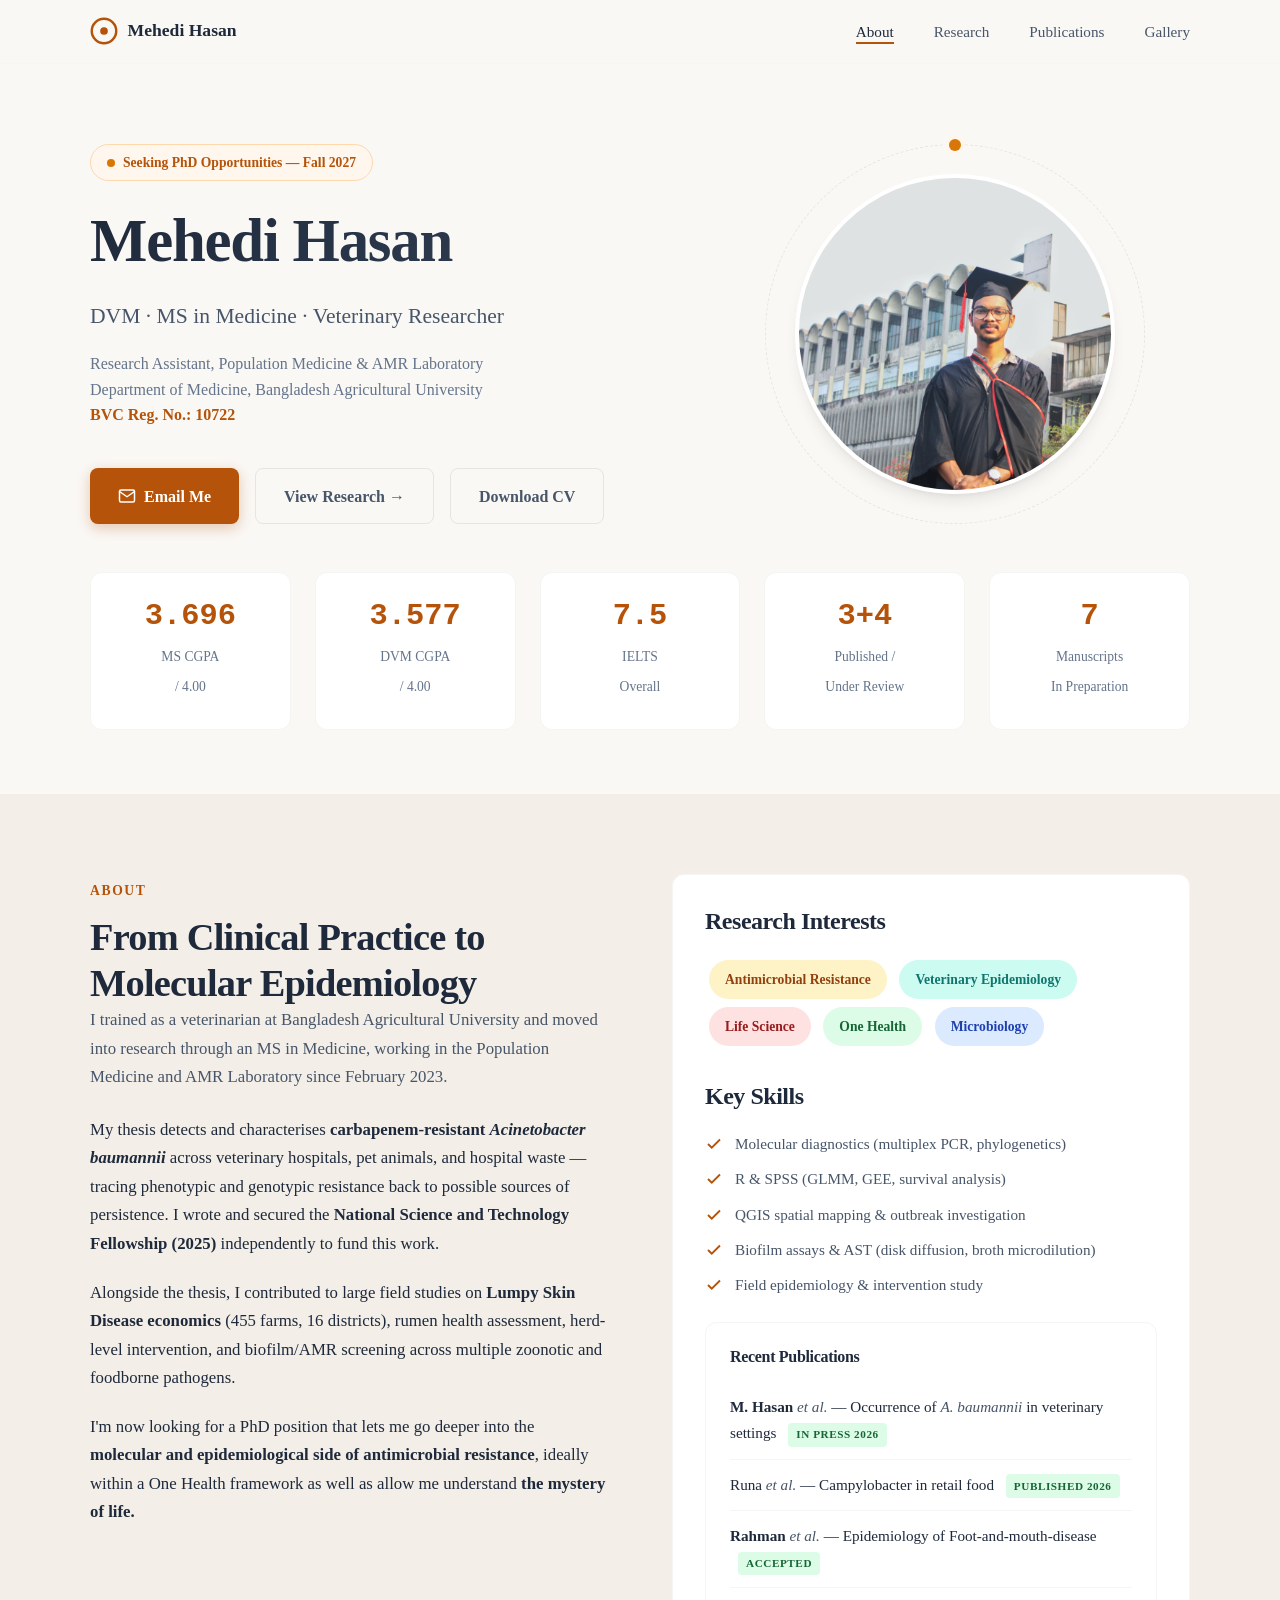
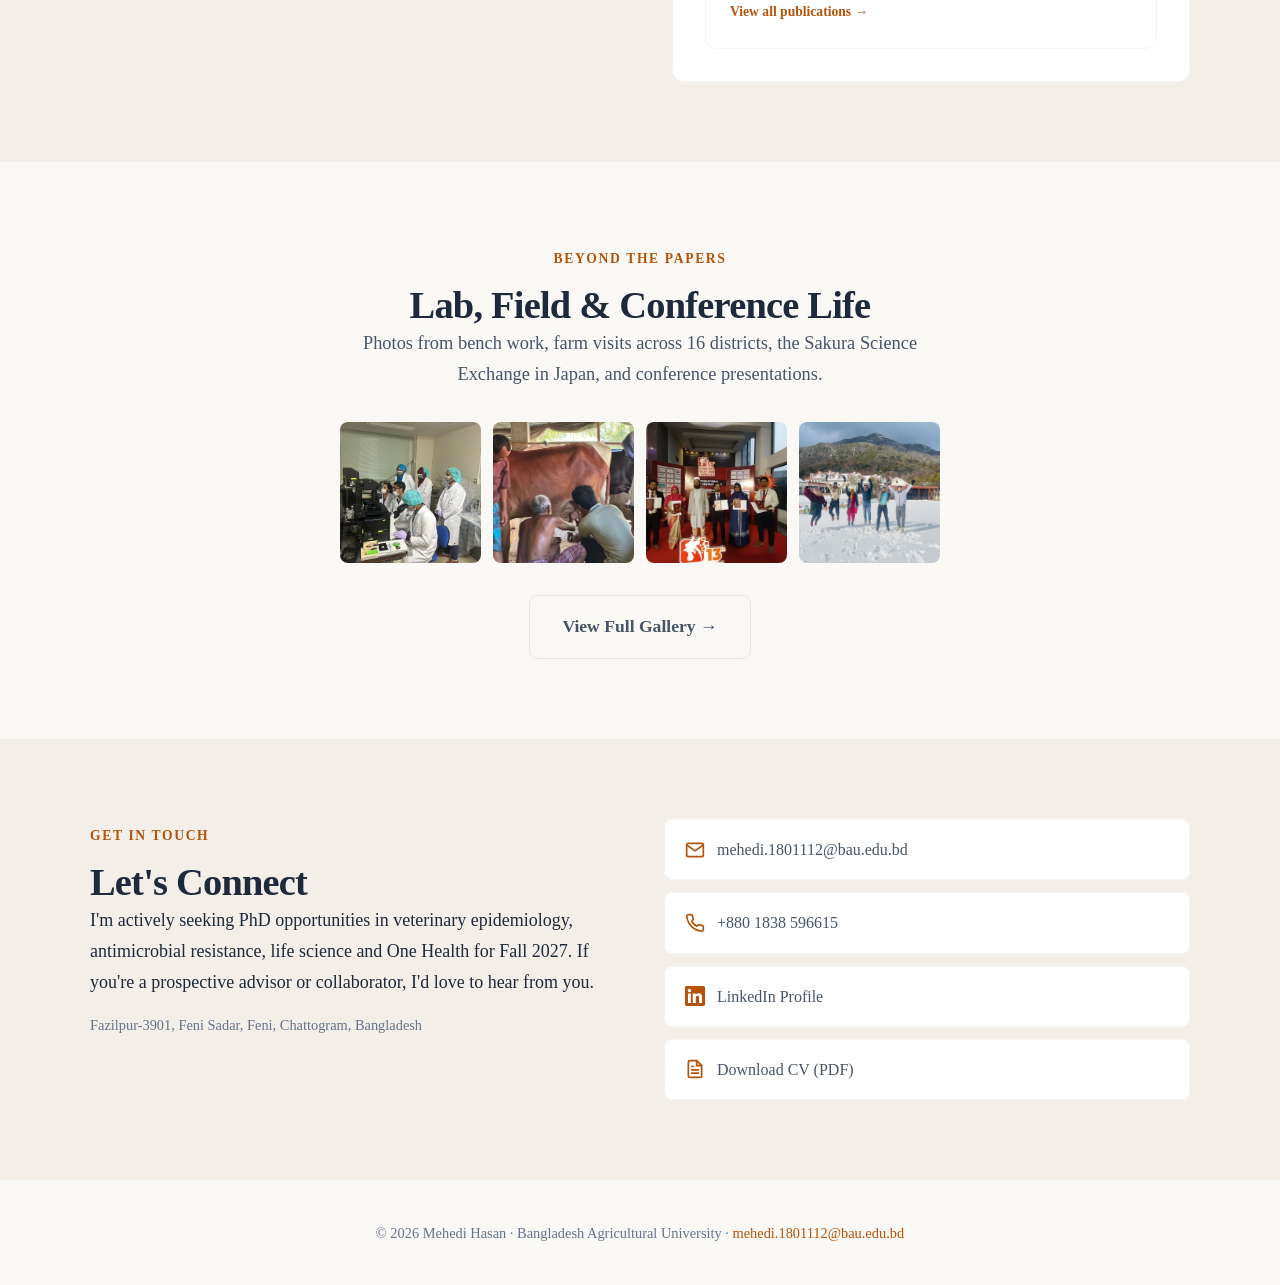
==== commit 22a24e09: "Update index.html" ====
--- a/index.html
+++ b/index.html
@@ -643,11 +643,11 @@
         <span class="label">IELTS<br>Overall</span>
       </div>
       <div class="stat-card">
-        <span class="num">1+6</span>
+        <span class="num">3+4</span>
         <span class="label">Published /<br>Under Review</span>
       </div>
       <div class="stat-card">
-        <span class="num">4</span>
+        <span class="num">7 </span>
         <span class="label">Manuscripts<br>In Preparation</span>
       </div>
     </div>
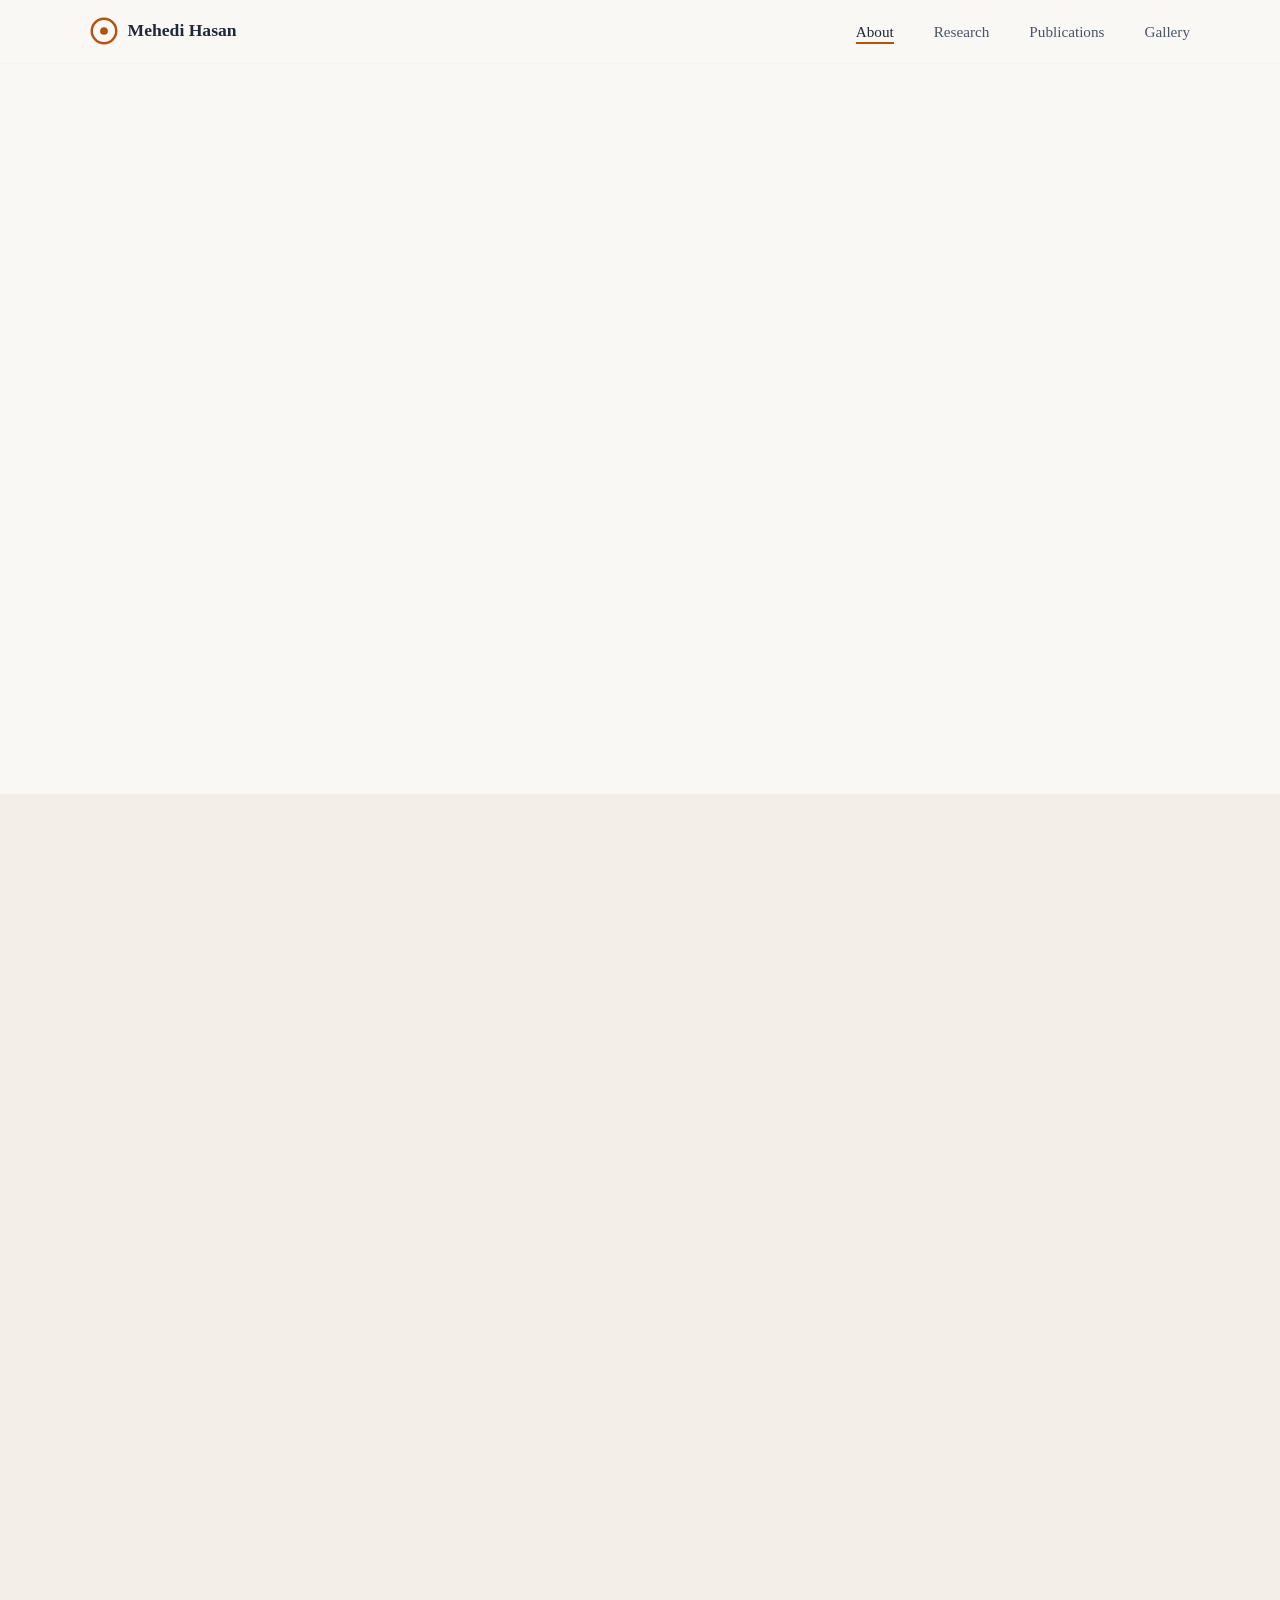
==== commit 7ead8cee: "Update index.html" ====
--- a/index.html
+++ b/index.html
@@ -647,7 +647,7 @@
         <span class="label">Published /<br>Under Review</span>
       </div>
       <div class="stat-card">
-        <span class="num">7 </span>
+        <span class="num">7</span>
         <span class="label">Manuscripts<br>In Preparation</span>
       </div>
     </div>
@@ -664,17 +664,17 @@
         <p class="lead" style="margin-bottom: 1.5rem;">I trained as a veterinarian at Bangladesh Agricultural University and moved into research through an MS in Medicine, working in the Population Medicine and AMR Laboratory since February 2023.</p>
         <p>My thesis detects and characterises <strong>carbapenem-resistant <em>Acinetobacter baumannii</em></strong> across veterinary hospitals, pet animals, and hospital waste — tracing phenotypic and genotypic resistance back to possible sources of persistence. I wrote and secured the <strong>National Science and Technology Fellowship (2025)</strong> independently to fund this work.</p>
         <p>Alongside the thesis, I contributed to large field studies on <strong>Lumpy Skin Disease economics</strong> (455 farms, 16 districts), rumen health assessment, herd-level intervention, and biofilm/AMR screening across multiple zoonotic and foodborne pathogens.</p>
-        <p>I'm now looking for a PhD position that lets me go deeper into the <strong>molecular and epidemiological side of antimicrobial resistance</strong>, ideally within a One Health framework as well as allow me understand <strong>the mystery of life.</strong></p>
+        <p>I'm now looking for a PhD position that lets me go deeper into the <strong>molecular and epidemiological side of antimicrobial resistance</strong>, ideally within a One Health framework while allowing me to explore <strong>the mysteries of life.</strong></p>
       </div>
       <div class="highlight-box fade-in">
         <h3>Research Interests</h3>
         <div style="margin-bottom: 1.5rem;">
           <span class="research-tag tag-amr">Antimicrobial Resistance</span>
-          <span class="research-tag tag-molecular"> Veterinary Epidemiology</span>
-          <span class="research-tag tag-zoonotic">Life Science</span>
+          <span class="research-tag tag-molecular">Molecular Epidemiology</span>
+          <span class="research-tag tag-zoonotic">Host-Pathogen Interaction</span>
           <span class="research-tag tag-onehealth">One Health</span>
-          <span class="research-tag tag-vph">Microbiology</span>
-         
+          <span class="research-tag tag-vph">Veterinary Microbiology</span>
+          <span class="research-tag tag-field">Life Sciences</span>
         </div>
         
         <h3 style="margin-top: 2rem;">Key Skills</h3>
@@ -685,19 +685,19 @@
           </div>
           <div style="display: flex; align-items: center; gap: 0.75rem;">
             <svg width="18" height="18" viewBox="0 0 24 24" fill="none" stroke="#b45309" stroke-width="2.5"><polyline points="20 6 9 17 4 12"/></svg>
-            <span style="font-size: 0.95rem; color: var(--text-secondary);">R & SPSS (GLMM, GEE, survival analysis)</span>
+            <span style="font-size: 0.95rem; color: var(--text-secondary);">R &amp; SPSS (GLMM, GEE, survival analysis)</span>
           </div>
           <div style="display: flex; align-items: center; gap: 0.75rem;">
             <svg width="18" height="18" viewBox="0 0 24 24" fill="none" stroke="#b45309" stroke-width="2.5"><polyline points="20 6 9 17 4 12"/></svg>
-            <span style="font-size: 0.95rem; color: var(--text-secondary);">QGIS spatial mapping & outbreak investigation</span>
+            <span style="font-size: 0.95rem; color: var(--text-secondary);">QGIS spatial mapping &amp; outbreak investigation</span>
           </div>
           <div style="display: flex; align-items: center; gap: 0.75rem;">
             <svg width="18" height="18" viewBox="0 0 24 24" fill="none" stroke="#b45309" stroke-width="2.5"><polyline points="20 6 9 17 4 12"/></svg>
-            <span style="font-size: 0.95rem; color: var(--text-secondary);">Biofilm assays & AST (disk diffusion, broth microdilution)</span>
+            <span style="font-size: 0.95rem; color: var(--text-secondary);">Biofilm assays &amp; AST (disk diffusion, broth microdilution)</span>
           </div>
           <div style="display: flex; align-items: center; gap: 0.75rem;">
             <svg width="18" height="18" viewBox="0 0 24 24" fill="none" stroke="#b45309" stroke-width="2.5"><polyline points="20 6 9 17 4 12"/></svg>
-            <span style="font-size: 0.95rem; color: var(--text-secondary);">Field epidemiology & intervention study </span>
+            <span style="font-size: 0.95rem; color: var(--text-secondary);">Field epidemiology &amp; intervention studies</span>
           </div>
         </div>
 
@@ -705,15 +705,15 @@
           <h4>Recent Publications</h4>
           <div class="pub-item">
             <strong>M. Hasan</strong> <em>et al.</em> — Occurrence of <em>A. baumannii</em> in veterinary settings
-            <span class="pub-status status-published"> In press 2026</span>
-          </div>
-           <div class="pub-item">
-            <strong></strong> Runa <em>et al.</em> — Campylobacter in retail food
             <span class="pub-status status-published">Published 2026</span>
           </div>
           <div class="pub-item">
-            <strong>Rahman</strong> <em>et al.</em> — Epidemiology of Foot-and-mouth-disease
-            <span class="pub-status status-published"> Accepted</span>
+            <strong>Runa</strong> <em>et al.</em> — <em>Campylobacter</em> in retail food
+            <span class="pub-status status-published">Published 2026</span>
+          </div>
+          <div class="pub-item">
+            <strong>Rahman</strong> <em>et al.</em> — Epidemiology of Foot-and-mouth disease
+            <span class="pub-status status-published">Published 2026</span>
           </div>
           
           <p style="margin-top: 0.75rem; font-size: 0.85rem;"><a href="publications.html" style="color: var(--accent); font-weight: 600;">View all publications →</a></p>
@@ -748,50 +748,9 @@
       <div>
         <span class="eyebrow">Get in Touch</span>
         <h2>Let's Connect</h2>
-        <p>I'm actively seeking PhD opportunities in veterinary epidemiology, antimicrobial resistance, life science and One Health for Fall 2027. If you're a prospective advisor or collaborator, I'd love to hear from you.</p>
+        <p>I'm actively seeking PhD opportunities in veterinary epidemiology, antimicrobial resistance, life sciences, and One Health for Fall 2027. If you're a prospective advisor or collaborator, I'd love to hear from you.</p>
         <p class="small" style="margin-top: 1rem;">Fazilpur-3901, Feni Sadar, Feni, Chattogram, Bangladesh</p>
       </div>
       <div class="contact-links">
         <a class="contact-link" href="mailto:mehedi.1801112@bau.edu.bd">
-          <svg viewBox="0 0 24 24" fill="none" stroke="currentColor" stroke-width="2" stroke-linecap="round" stroke-linejoin="round"><path d="M4 4h16c1.1 0 2 .9 2 2v12c0 1.1-.9 2-2 2H4c-1.1 0-2-.9-2-2V6c0-1.1.9-2 2-2z"></path><polyline points="22,6 12,13 2,6"></polyline></svg>
-          mehedi.1801112@bau.edu.bd
-        </a>
-        <a class="contact-link" href="tel:+8801838596615">
-          <svg viewBox="0 0 24 24" fill="none" stroke="currentColor" stroke-width="2" stroke-linecap="round" stroke-linejoin="round"><path d="M22 16.92v3a2 2 0 0 1-2.18 2 19.79 19.79 0 0 1-8.63-3.07 19.5 19.5 0 0 1-6-6 19.79 19.79 0 0 1-3.07-8.67A2 2 0 0 1 4.11 2h3a2 2 0 0 1 2 1.72 12.84 12.84 0 0 0 .7 2.81 2 2 0 0 1-.45 2.11L8.09 9.91a16 16 0 0 0 6 6l1.27-1.27a2 2 0 0 1 2.11-.45 12.84 12.84 0 0 0 2.81.7A2 2 0 0 1 22 16.92z"></path></svg>
-          +880 1838 596615
-        </a>
-        <a class="contact-link" href="https://www.linkedin.com/in/mehedi-hasan-5b3404209" target="_blank" rel="noopener">
-          <svg viewBox="0 0 24 24" fill="currentColor"><path d="M20.447 20.452h-3.554v-5.569c0-1.328-.027-3.037-1.852-3.037-1.853 0-2.136 1.445-2.136 2.939v5.667H9.351V9h3.414v1.561h.046c.477-.9 1.637-1.85 3.37-1.85 3.601 0 4.267 2.37 4.267 5.455v6.286zM5.337 7.433c-1.144 0-2.063-.926-2.063-2.065 0-1.138.92-2.063 2.063-2.063 1.14 0 2.064.925 2.064 2.063 0 1.139-.925 2.065-2.064 2.065zm1.782 13.019H3.555V9h3.564v11.452zM22.225 0H1.771C.792 0 0 .774 0 1.729v20.542C0 23.227.792 24 1.771 24h20.451C23.2 24 24 23.227 24 22.271V1.729C24 .774 23.2 0 22.222 0h.003z"/></svg>
-          LinkedIn Profile
-        </a>
-        <a class="contact-link" href="assets/Mehedi_Hasan_CV.pdf">
-          <svg viewBox="0 0 24 24" fill="none" stroke="currentColor" stroke-width="2" stroke-linecap="round" stroke-linejoin="round"><path d="M14 2H6a2 2 0 0 0-2 2v16a2 2 0 0 0 2 2h12a2 2 0 0 0 2-2V8z"></path><polyline points="14 2 14 8 20 8"></polyline><line x1="16" y1="13" x2="8" y2="13"></line><line x1="16" y1="17" x2="8" y2="17"></line><polyline points="10 9 9 9 8 9"></polyline></svg>
-          Download CV (PDF)
-        </a>
-      </div>
-    </div>
-  </div>
-</section>
-
-<!-- FOOTER -->
-<footer class="site-footer">
-  <div class="wrap">
-    <p>© 2026 Mehedi Hasan · Bangladesh Agricultural University · <a href="mailto:mehedi.1801112@bau.edu.bd">mehedi.1801112@bau.edu.bd</a></p>
-  </div>
-</footer>
-
-<!-- SCROLL ANIMATIONS -->
-<script>
-const observer = new IntersectionObserver((entries) => {
-  entries.forEach(entry => {
-    if (entry.isIntersecting) {
-      entry.target.classList.add('visible');
-    }
-  });
-}, { threshold: 0.1 });
-
-document.querySelectorAll('.fade-in').forEach(el => observer.observe(el));
-</script>
-
-</body>
-</html>
+          <svg viewBox="0 0 24 2
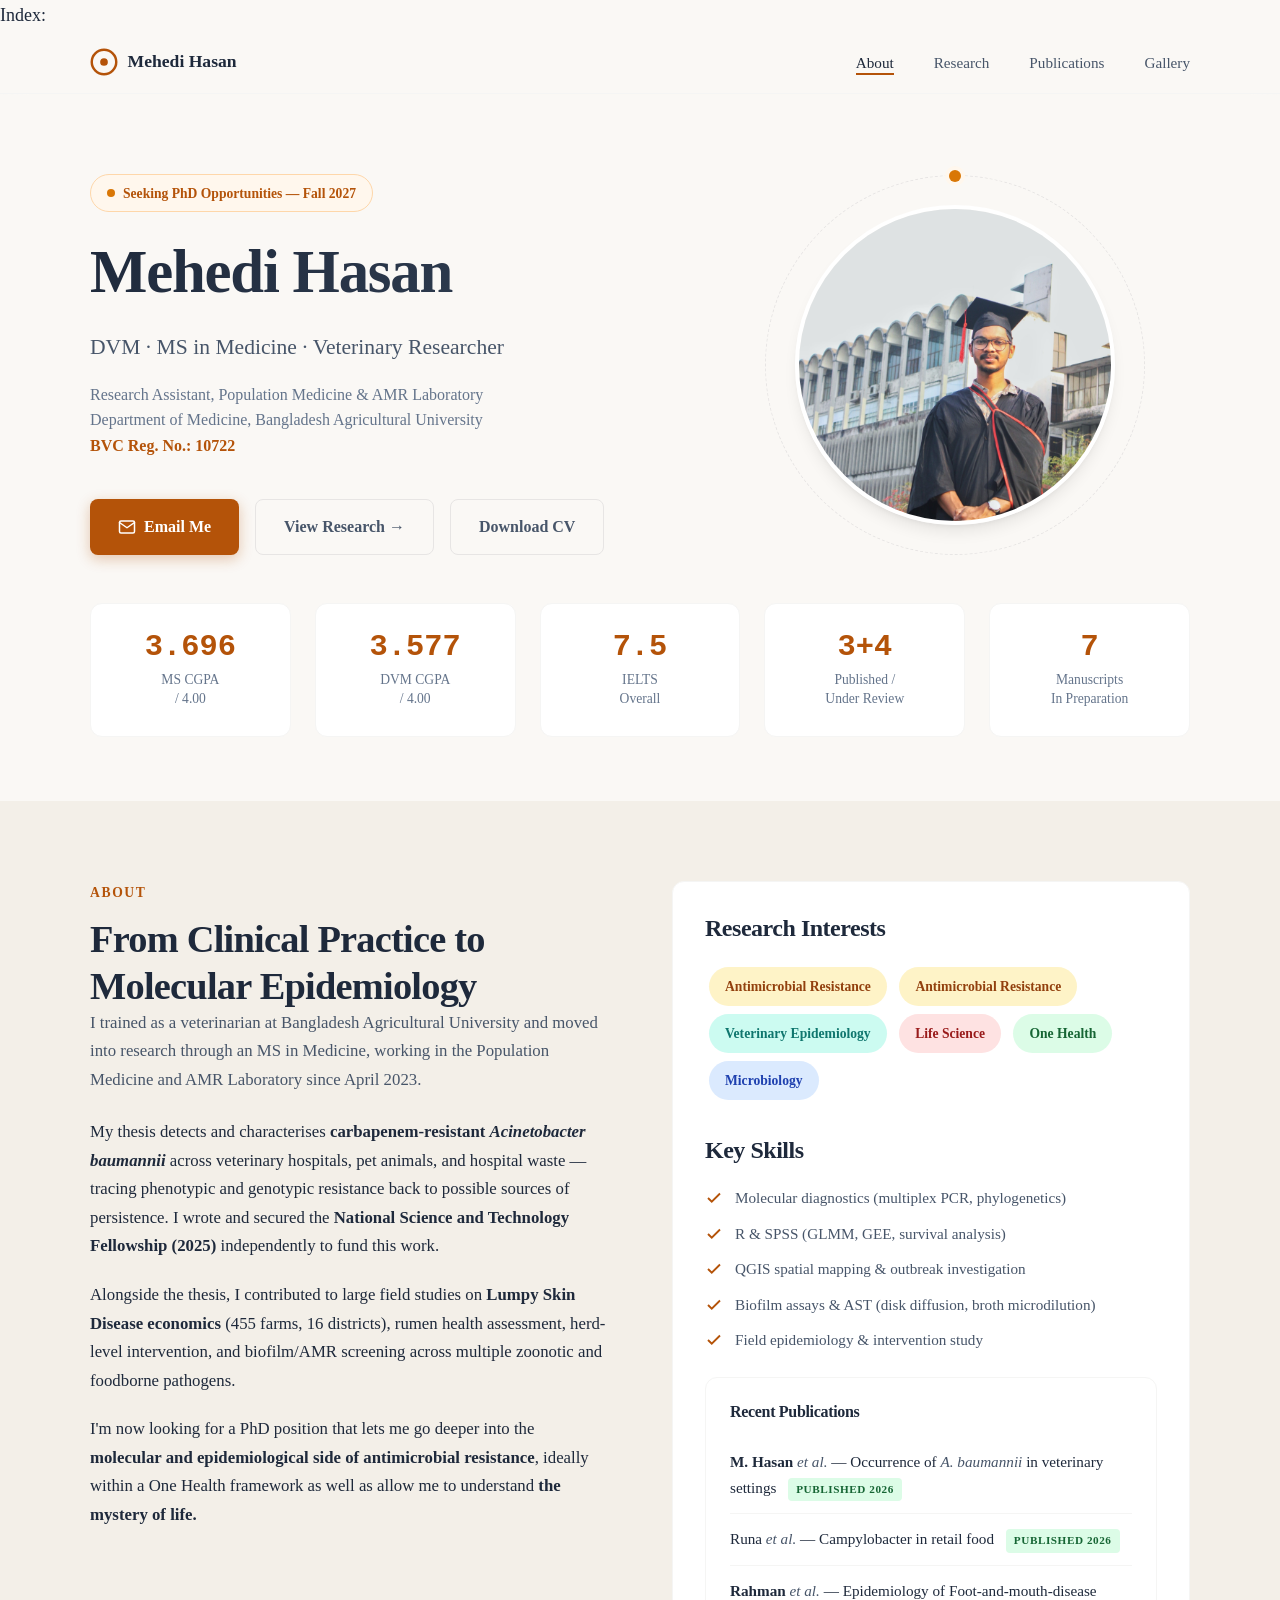
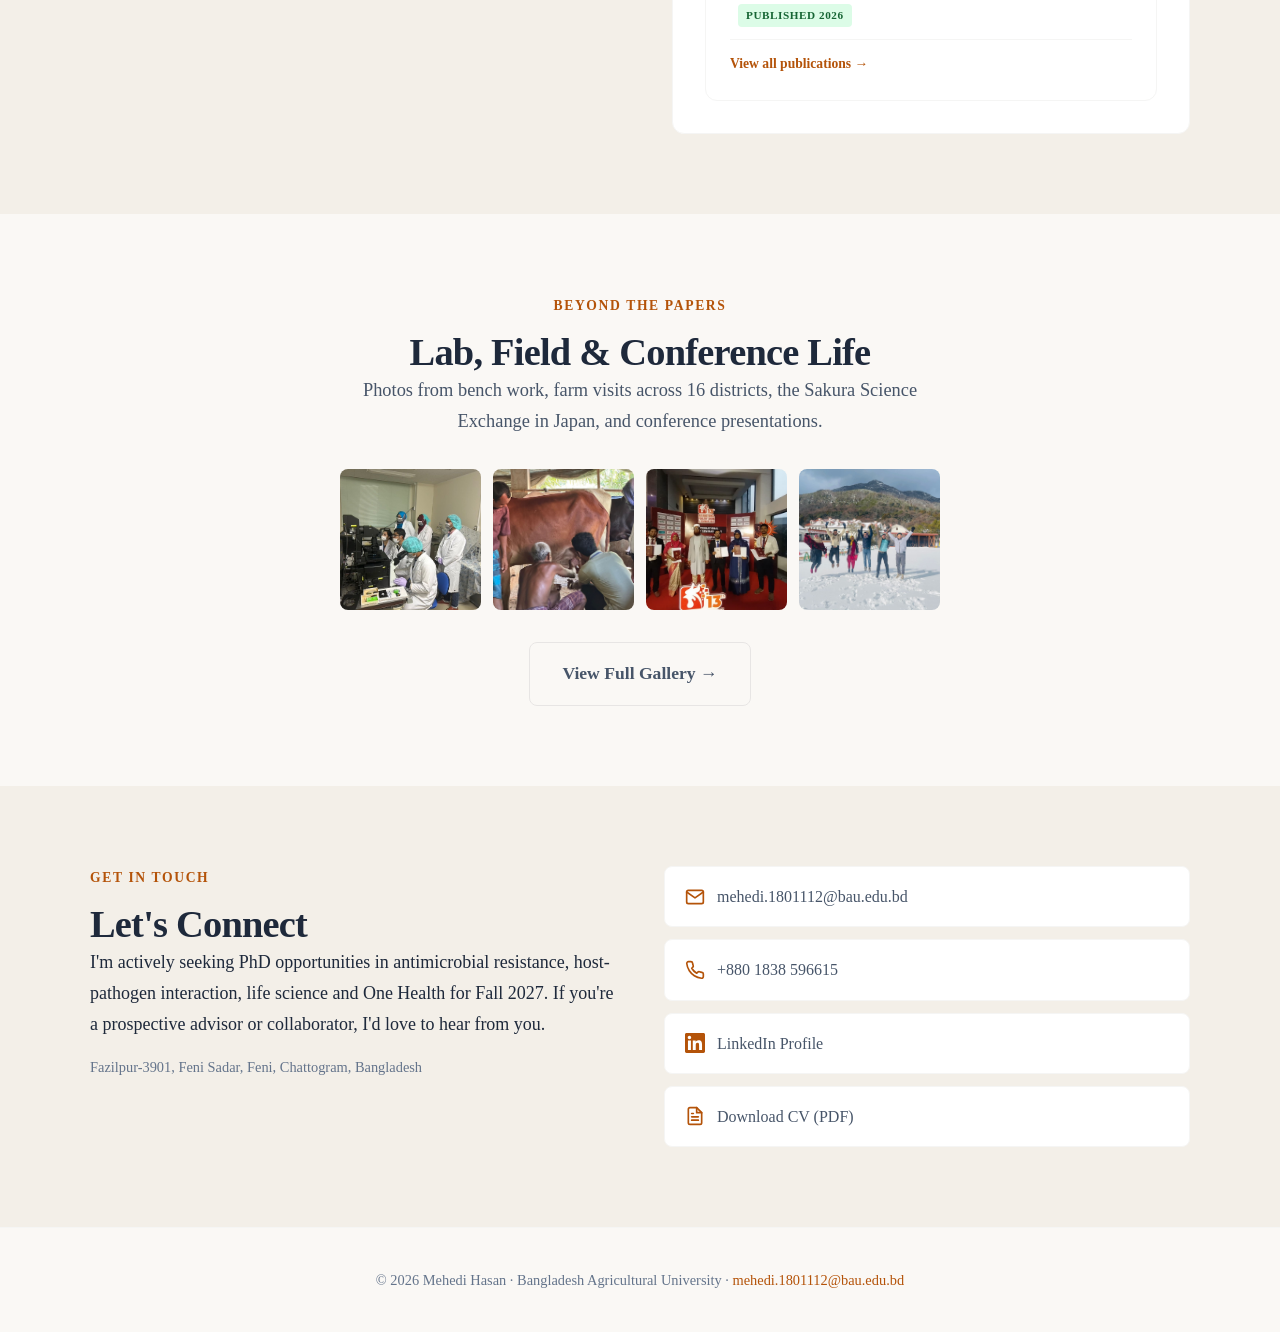
==== commit 91ba2dd6: "Update index.html" ====
--- a/index.html
+++ b/index.html
@@ -1,3 +1,4 @@
+Index:
 <!DOCTYPE html>
 <html lang="en">
 <head>
@@ -647,7 +648,7 @@
         <span class="label">Published /<br>Under Review</span>
       </div>
       <div class="stat-card">
-        <span class="num">7</span>
+        <span class="num">7 </span>
         <span class="label">Manuscripts<br>In Preparation</span>
       </div>
     </div>
@@ -661,20 +662,21 @@
       <div class="about-text">
         <span class="eyebrow">About</span>
         <h2>From Clinical Practice to Molecular Epidemiology</h2>
-        <p class="lead" style="margin-bottom: 1.5rem;">I trained as a veterinarian at Bangladesh Agricultural University and moved into research through an MS in Medicine, working in the Population Medicine and AMR Laboratory since February 2023.</p>
+        <p class="lead" style="margin-bottom: 1.5rem;">I trained as a veterinarian at Bangladesh Agricultural University and moved into research through an MS in Medicine, working in the Population Medicine and AMR Laboratory since April 2023.</p>
         <p>My thesis detects and characterises <strong>carbapenem-resistant <em>Acinetobacter baumannii</em></strong> across veterinary hospitals, pet animals, and hospital waste — tracing phenotypic and genotypic resistance back to possible sources of persistence. I wrote and secured the <strong>National Science and Technology Fellowship (2025)</strong> independently to fund this work.</p>
         <p>Alongside the thesis, I contributed to large field studies on <strong>Lumpy Skin Disease economics</strong> (455 farms, 16 districts), rumen health assessment, herd-level intervention, and biofilm/AMR screening across multiple zoonotic and foodborne pathogens.</p>
-        <p>I'm now looking for a PhD position that lets me go deeper into the <strong>molecular and epidemiological side of antimicrobial resistance</strong>, ideally within a One Health framework while allowing me to explore <strong>the mysteries of life.</strong></p>
+        <p>I'm now looking for a PhD position that lets me go deeper into the <strong>molecular and epidemiological side of antimicrobial resistance</strong>, ideally within a One Health framework as well as allow me to understand <strong>the mystery of life.</strong></p>
       </div>
       <div class="highlight-box fade-in">
         <h3>Research Interests</h3>
         <div style="margin-bottom: 1.5rem;">
           <span class="research-tag tag-amr">Antimicrobial Resistance</span>
-          <span class="research-tag tag-molecular">Molecular Epidemiology</span>
-          <span class="research-tag tag-zoonotic">Host-Pathogen Interaction</span>
+	<span class="research-tag tag-amr">Antimicrobial Resistance</span>
+          <span class="research-tag tag-molecular"> Veterinary Epidemiology</span>
+          <span class="research-tag tag-zoonotic">Life Science</span>
           <span class="research-tag tag-onehealth">One Health</span>
-          <span class="research-tag tag-vph">Veterinary Microbiology</span>
-          <span class="research-tag tag-field">Life Sciences</span>
+          <span class="research-tag tag-vph">Microbiology</span>
+         
         </div>
         
         <h3 style="margin-top: 2rem;">Key Skills</h3>
@@ -685,19 +687,19 @@
           </div>
           <div style="display: flex; align-items: center; gap: 0.75rem;">
             <svg width="18" height="18" viewBox="0 0 24 24" fill="none" stroke="#b45309" stroke-width="2.5"><polyline points="20 6 9 17 4 12"/></svg>
-            <span style="font-size: 0.95rem; color: var(--text-secondary);">R &amp; SPSS (GLMM, GEE, survival analysis)</span>
+            <span style="font-size: 0.95rem; color: var(--text-secondary);">R & SPSS (GLMM, GEE, survival analysis)</span>
           </div>
           <div style="display: flex; align-items: center; gap: 0.75rem;">
             <svg width="18" height="18" viewBox="0 0 24 24" fill="none" stroke="#b45309" stroke-width="2.5"><polyline points="20 6 9 17 4 12"/></svg>
-            <span style="font-size: 0.95rem; color: var(--text-secondary);">QGIS spatial mapping &amp; outbreak investigation</span>
+            <span style="font-size: 0.95rem; color: var(--text-secondary);">QGIS spatial mapping & outbreak investigation</span>
           </div>
           <div style="display: flex; align-items: center; gap: 0.75rem;">
             <svg width="18" height="18" viewBox="0 0 24 24" fill="none" stroke="#b45309" stroke-width="2.5"><polyline points="20 6 9 17 4 12"/></svg>
-            <span style="font-size: 0.95rem; color: var(--text-secondary);">Biofilm assays &amp; AST (disk diffusion, broth microdilution)</span>
+            <span style="font-size: 0.95rem; color: var(--text-secondary);">Biofilm assays & AST (disk diffusion, broth microdilution)</span>
           </div>
           <div style="display: flex; align-items: center; gap: 0.75rem;">
             <svg width="18" height="18" viewBox="0 0 24 24" fill="none" stroke="#b45309" stroke-width="2.5"><polyline points="20 6 9 17 4 12"/></svg>
-            <span style="font-size: 0.95rem; color: var(--text-secondary);">Field epidemiology &amp; intervention studies</span>
+            <span style="font-size: 0.95rem; color: var(--text-secondary);">Field epidemiology & intervention study </span>
           </div>
         </div>
 
@@ -705,15 +707,15 @@
           <h4>Recent Publications</h4>
           <div class="pub-item">
             <strong>M. Hasan</strong> <em>et al.</em> — Occurrence of <em>A. baumannii</em> in veterinary settings
+            <span class="pub-status status-published"> Published 2026</span>
+          </div>
+           <div class="pub-item">
+            <strong></strong> Runa <em>et al.</em> — Campylobacter in retail food
             <span class="pub-status status-published">Published 2026</span>
           </div>
           <div class="pub-item">
-            <strong>Runa</strong> <em>et al.</em> — <em>Campylobacter</em> in retail food
-            <span class="pub-status status-published">Published 2026</span>
-          </div>
-          <div class="pub-item">
-            <strong>Rahman</strong> <em>et al.</em> — Epidemiology of Foot-and-mouth disease
-            <span class="pub-status status-published">Published 2026</span>
+            <strong>Rahman</strong> <em>et al.</em> — Epidemiology of Foot-and-mouth-disease
+            <span class="pub-status status-published"> Published 2026</span>
           </div>
           
           <p style="margin-top: 0.75rem; font-size: 0.85rem;"><a href="publications.html" style="color: var(--accent); font-weight: 600;">View all publications →</a></p>
@@ -748,9 +750,50 @@
       <div>
         <span class="eyebrow">Get in Touch</span>
         <h2>Let's Connect</h2>
-        <p>I'm actively seeking PhD opportunities in veterinary epidemiology, antimicrobial resistance, life sciences, and One Health for Fall 2027. If you're a prospective advisor or collaborator, I'd love to hear from you.</p>
+        <p>I'm actively seeking PhD opportunities in antimicrobial resistance, host-pathogen interaction, life science and One Health for Fall 2027. If you're a prospective advisor or collaborator, I'd love to hear from you.</p>
         <p class="small" style="margin-top: 1rem;">Fazilpur-3901, Feni Sadar, Feni, Chattogram, Bangladesh</p>
       </div>
       <div class="contact-links">
         <a class="contact-link" href="mailto:mehedi.1801112@bau.edu.bd">
-          <svg viewBox="0 0 24 2
+          <svg viewBox="0 0 24 24" fill="none" stroke="currentColor" stroke-width="2" stroke-linecap="round" stroke-linejoin="round"><path d="M4 4h16c1.1 0 2 .9 2 2v12c0 1.1-.9 2-2 2H4c-1.1 0-2-.9-2-2V6c0-1.1.9-2 2-2z"></path><polyline points="22,6 12,13 2,6"></polyline></svg>
+          mehedi.1801112@bau.edu.bd
+        </a>
+        <a class="contact-link" href="tel:+8801838596615">
+          <svg viewBox="0 0 24 24" fill="none" stroke="currentColor" stroke-width="2" stroke-linecap="round" stroke-linejoin="round"><path d="M22 16.92v3a2 2 0 0 1-2.18 2 19.79 19.79 0 0 1-8.63-3.07 19.5 19.5 0 0 1-6-6 19.79 19.79 0 0 1-3.07-8.67A2 2 0 0 1 4.11 2h3a2 2 0 0 1 2 1.72 12.84 12.84 0 0 0 .7 2.81 2 2 0 0 1-.45 2.11L8.09 9.91a16 16 0 0 0 6 6l1.27-1.27a2 2 0 0 1 2.11-.45 12.84 12.84 0 0 0 2.81.7A2 2 0 0 1 22 16.92z"></path></svg>
+          +880 1838 596615
+        </a>
+        <a class="contact-link" href="https://www.linkedin.com/in/mehedi-hasan-5b3404209" target="_blank" rel="noopener">
+          <svg viewBox="0 0 24 24" fill="currentColor"><path d="M20.447 20.452h-3.554v-5.569c0-1.328-.027-3.037-1.852-3.037-1.853 0-2.136 1.445-2.136 2.939v5.667H9.351V9h3.414v1.561h.046c.477-.9 1.637-1.85 3.37-1.85 3.601 0 4.267 2.37 4.267 5.455v6.286zM5.337 7.433c-1.144 0-2.063-.926-2.063-2.065 0-1.138.92-2.063 2.063-2.063 1.14 0 2.064.925 2.064 2.063 0 1.139-.925 2.065-2.064 2.065zm1.782 13.019H3.555V9h3.564v11.452zM22.225 0H1.771C.792 0 0 .774 0 1.729v20.542C0 23.227.792 24 1.771 24h20.451C23.2 24 24 23.227 24 22.271V1.729C24 .774 23.2 0 22.222 0h.003z"/></svg>
+          LinkedIn Profile
+        </a>
+        <a class="contact-link" href="assets/Mehedi_Hasan_CV.pdf">
+          <svg viewBox="0 0 24 24" fill="none" stroke="currentColor" stroke-width="2" stroke-linecap="round" stroke-linejoin="round"><path d="M14 2H6a2 2 0 0 0-2 2v16a2 2 0 0 0 2 2h12a2 2 0 0 0 2-2V8z"></path><polyline points="14 2 14 8 20 8"></polyline><line x1="16" y1="13" x2="8" y2="13"></line><line x1="16" y1="17" x2="8" y2="17"></line><polyline points="10 9 9 9 8 9"></polyline></svg>
+          Download CV (PDF)
+        </a>
+      </div>
+    </div>
+  </div>
+</section>
+
+<!-- FOOTER -->
+<footer class="site-footer">
+  <div class="wrap">
+    <p>© 2026 Mehedi Hasan · Bangladesh Agricultural University · <a href="mailto:mehedi.1801112@bau.edu.bd">mehedi.1801112@bau.edu.bd</a></p>
+  </div>
+</footer>
+
+<!-- SCROLL ANIMATIONS -->
+<script>
+const observer = new IntersectionObserver((entries) => {
+  entries.forEach(entry => {
+    if (entry.isIntersecting) {
+      entry.target.classList.add('visible');
+    }
+  });
+}, { threshold: 0.1 });
+
+document.querySelectorAll('.fade-in').forEach(el => observer.observe(el));
+</script>
+
+</body>
+</html>
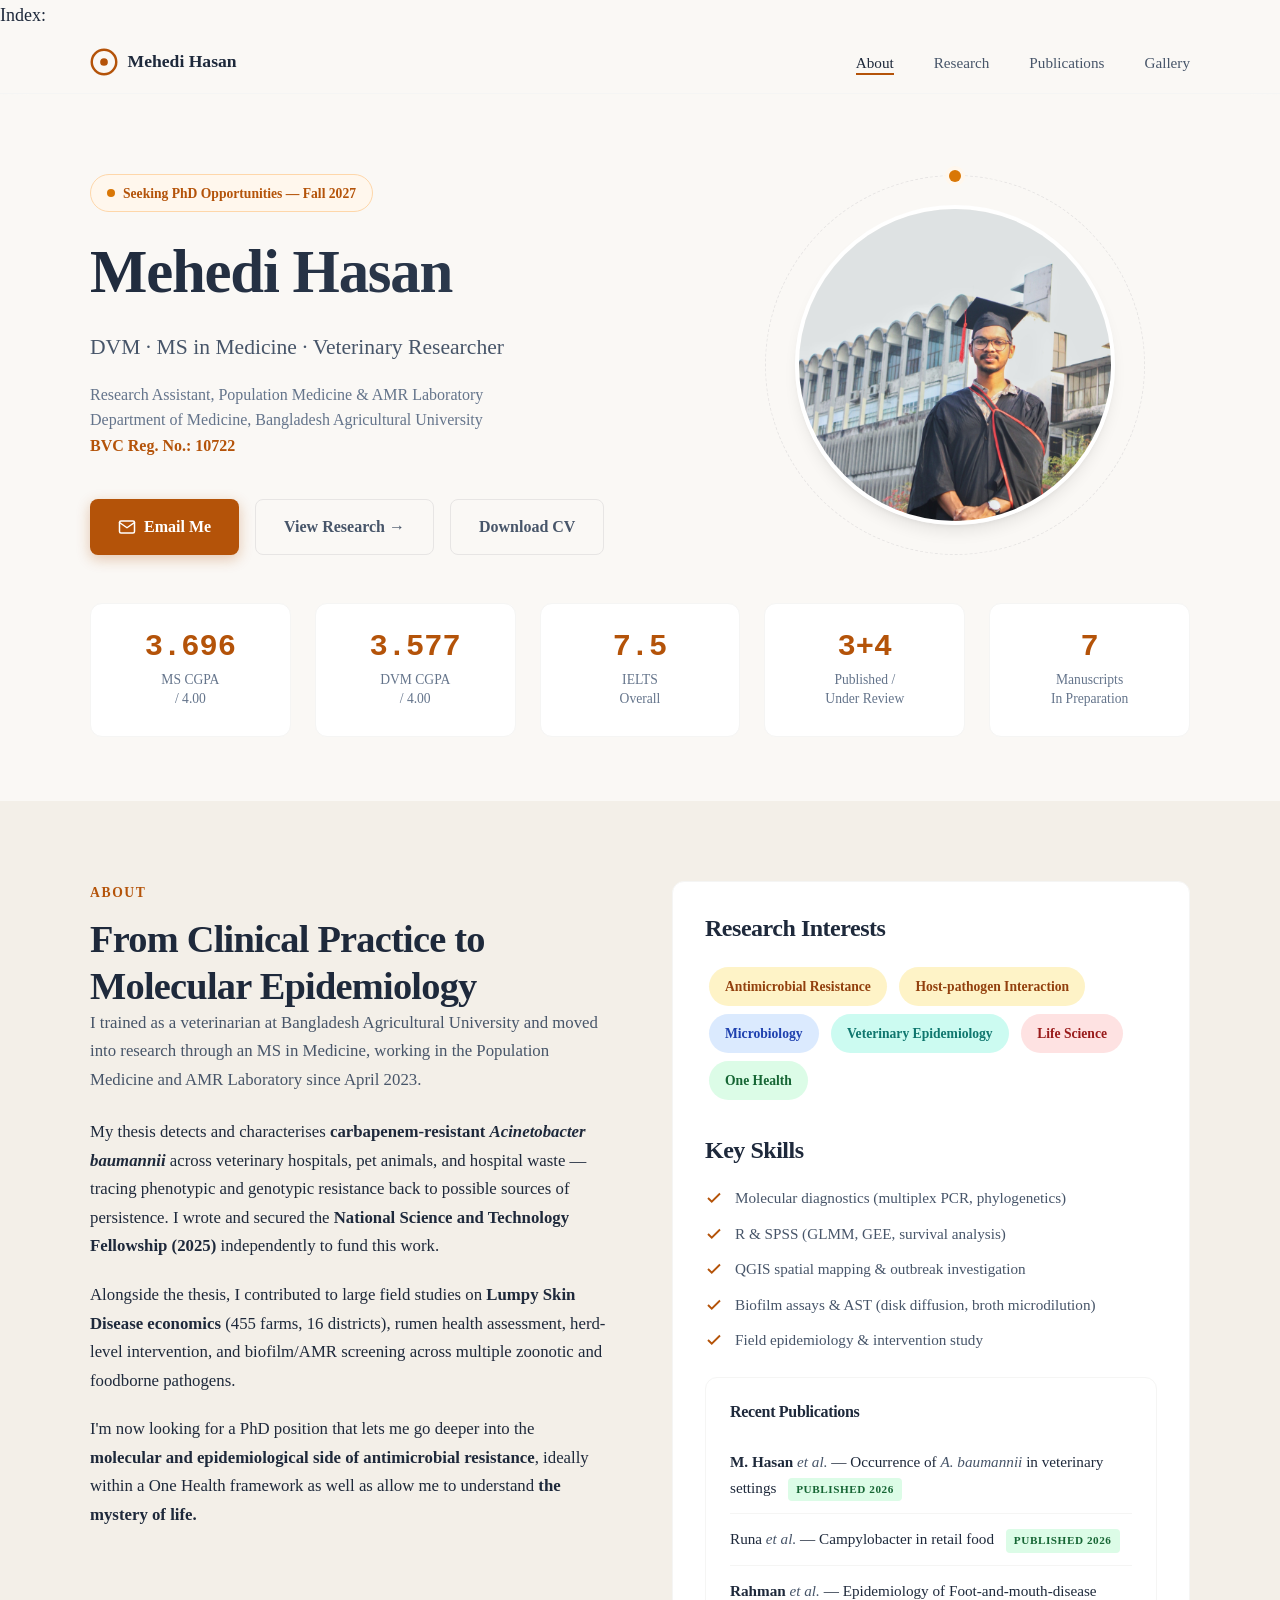
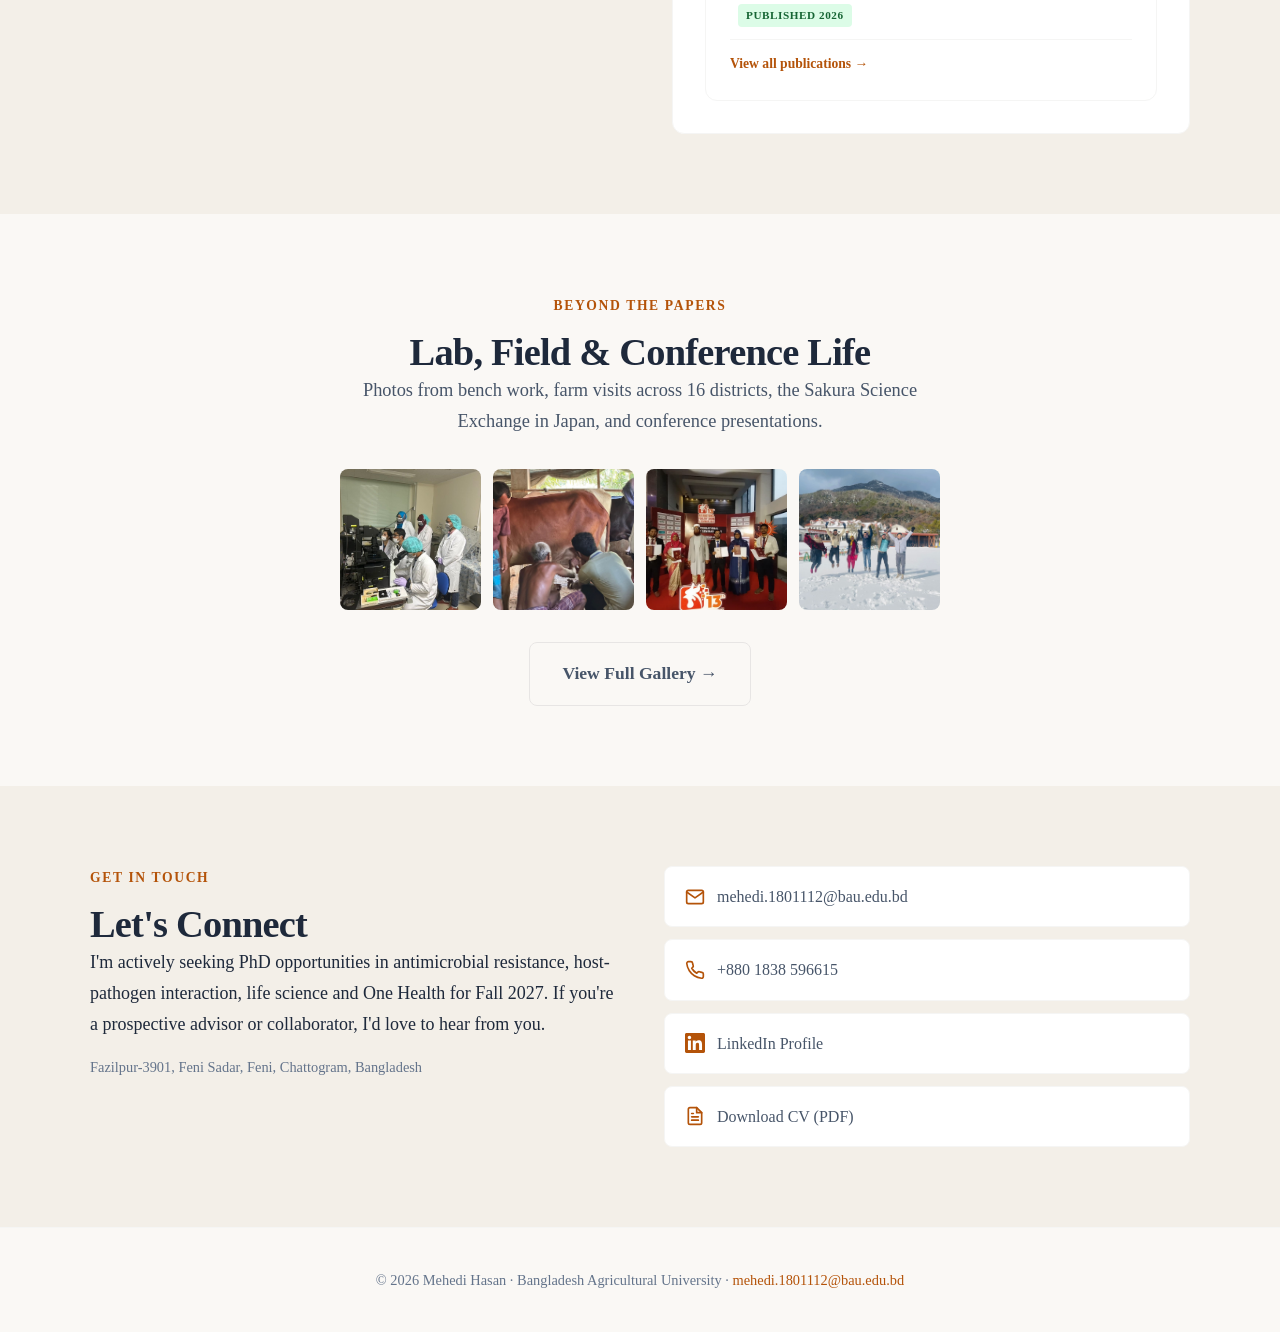
==== commit 7e9f357d: "Update index.html" ====
--- a/index.html
+++ b/index.html
@@ -671,11 +671,12 @@
         <h3>Research Interests</h3>
         <div style="margin-bottom: 1.5rem;">
           <span class="research-tag tag-amr">Antimicrobial Resistance</span>
-	<span class="research-tag tag-amr">Antimicrobial Resistance</span>
+	<span class="research-tag tag-amr">Host-pathogen Interaction</span>
+			<span class="research-tag tag-vph">Microbiology</span>
           <span class="research-tag tag-molecular"> Veterinary Epidemiology</span>
           <span class="research-tag tag-zoonotic">Life Science</span>
           <span class="research-tag tag-onehealth">One Health</span>
-          <span class="research-tag tag-vph">Microbiology</span>
+          
          
         </div>
         
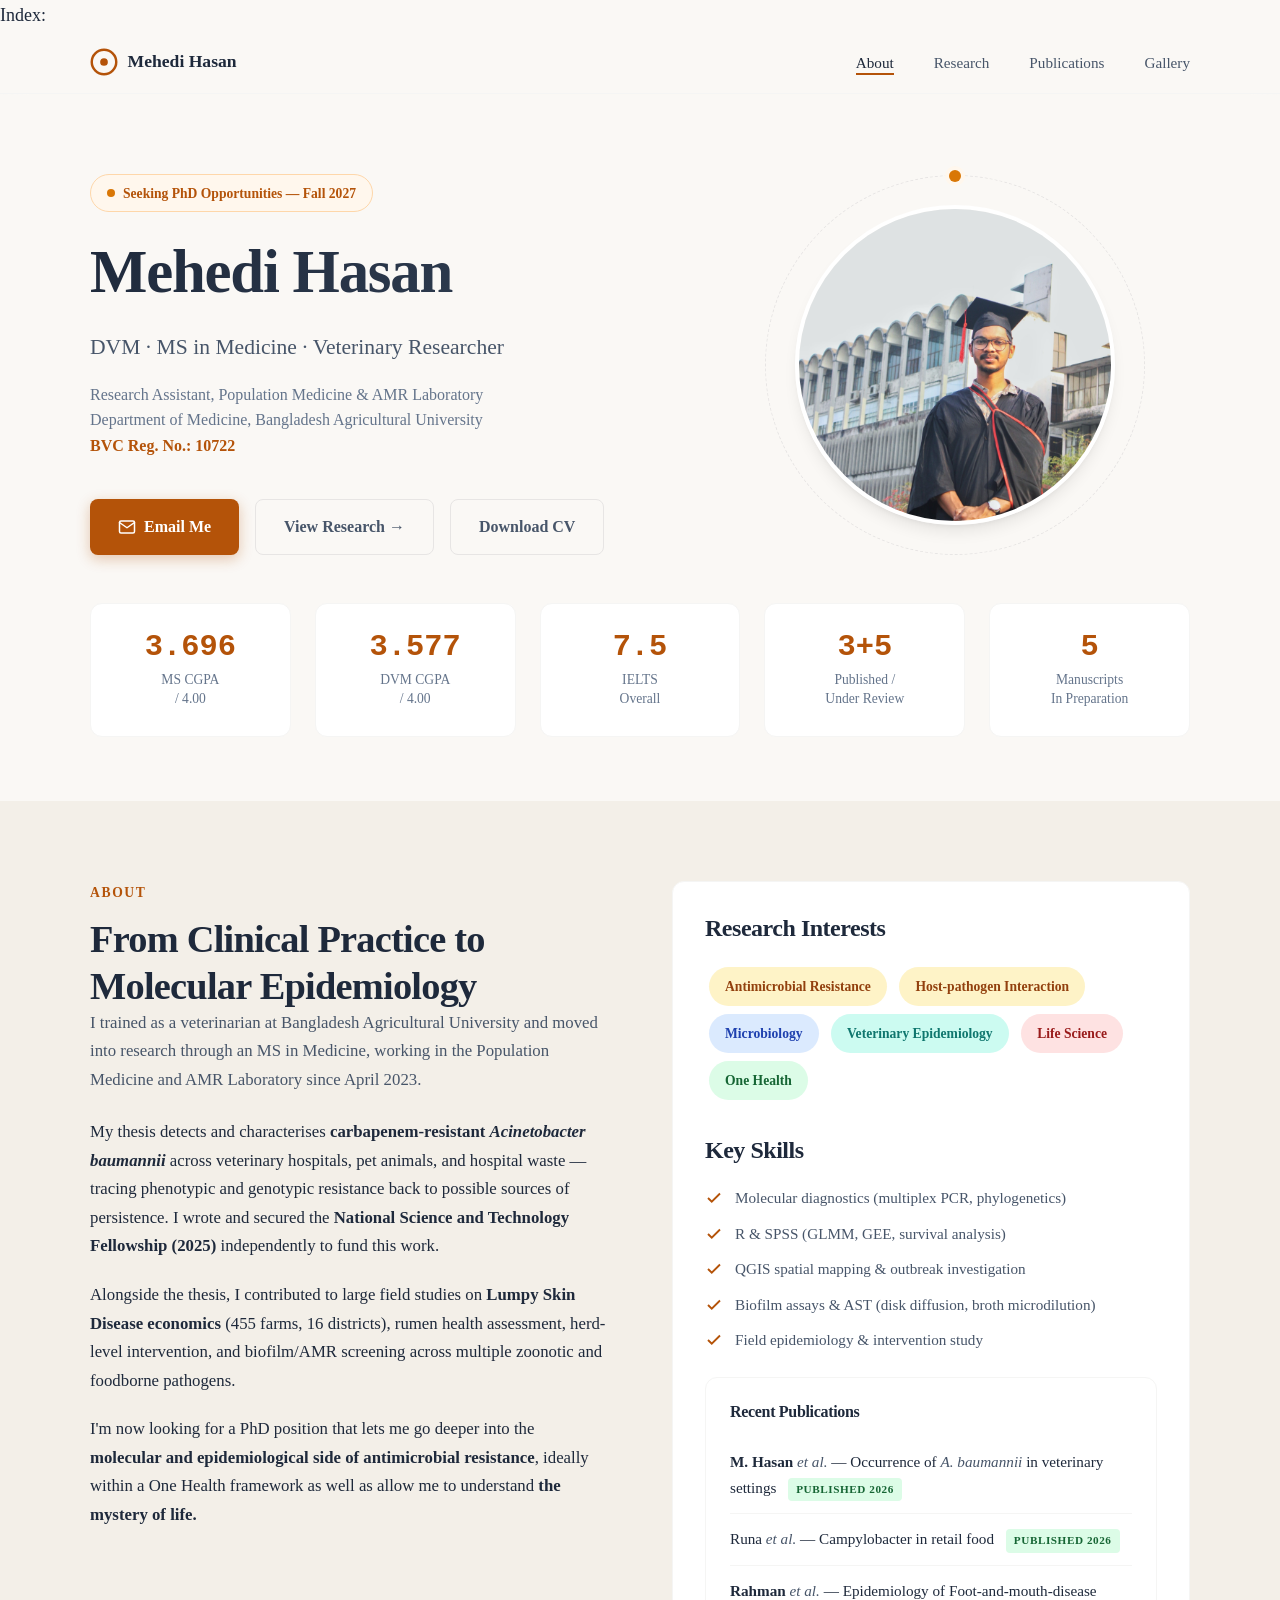
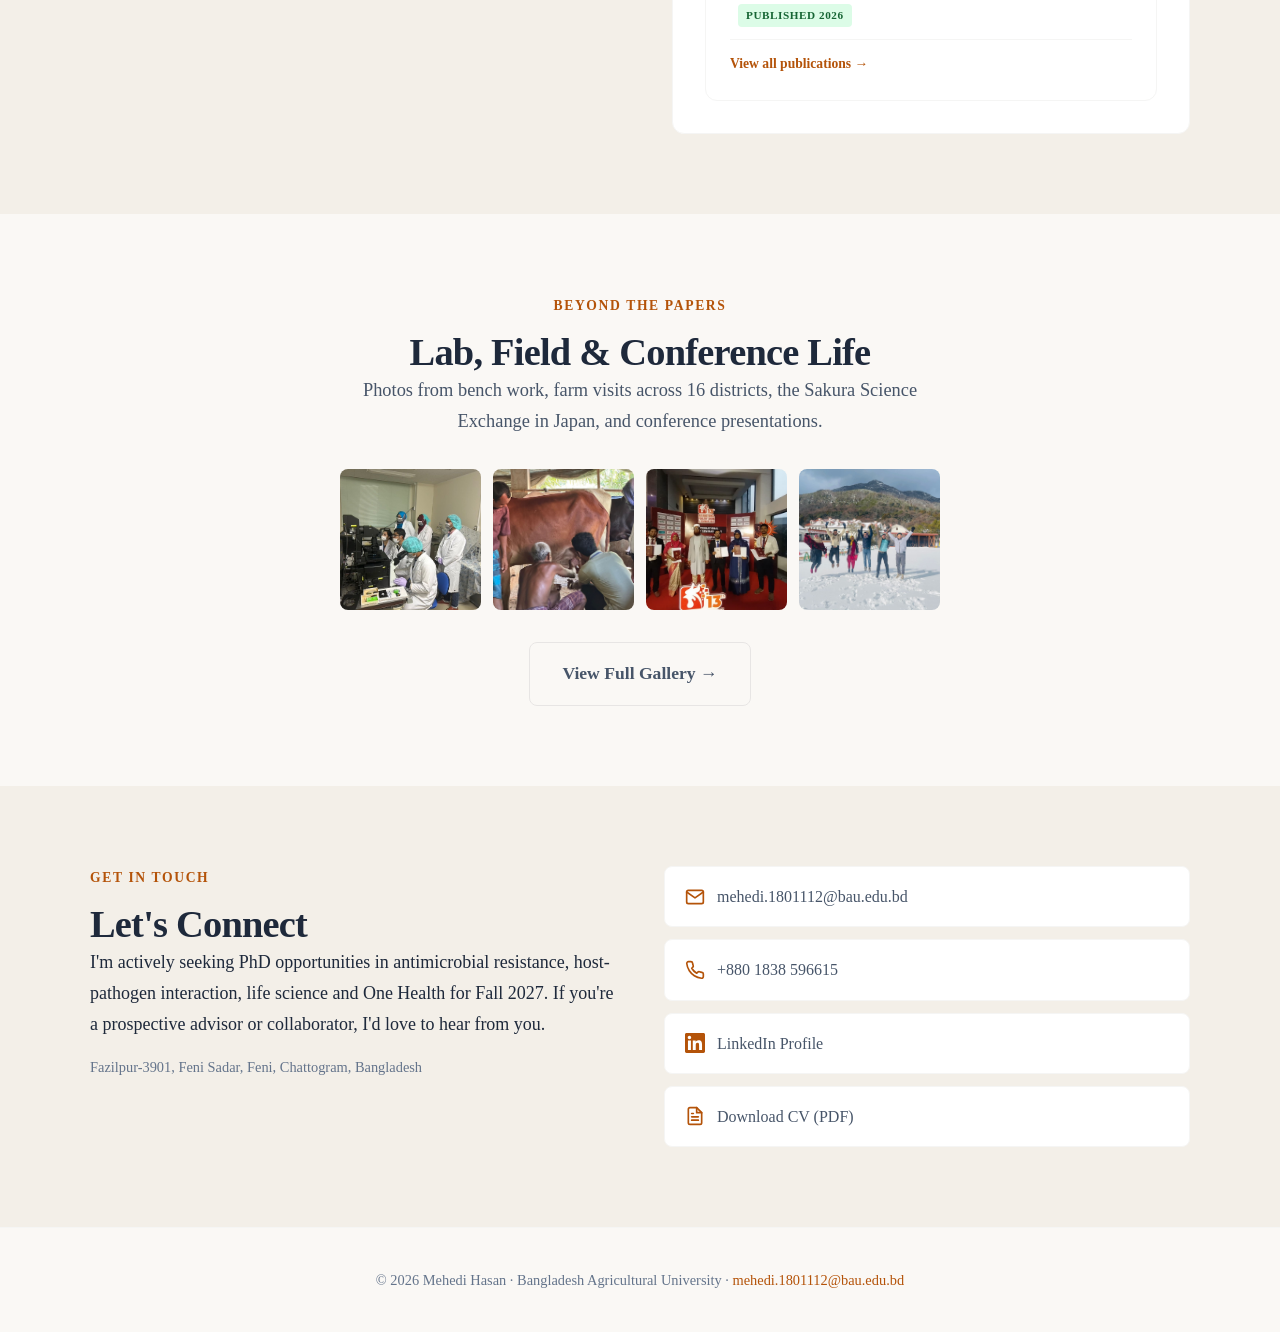
==== commit 32367aea: "Update index.html" ====
--- a/index.html
+++ b/index.html
@@ -644,11 +644,11 @@
         <span class="label">IELTS<br>Overall</span>
       </div>
       <div class="stat-card">
-        <span class="num">3+4</span>
+        <span class="num">3+5</span>
         <span class="label">Published /<br>Under Review</span>
       </div>
       <div class="stat-card">
-        <span class="num">7 </span>
+        <span class="num">5 </span>
         <span class="label">Manuscripts<br>In Preparation</span>
       </div>
     </div>
